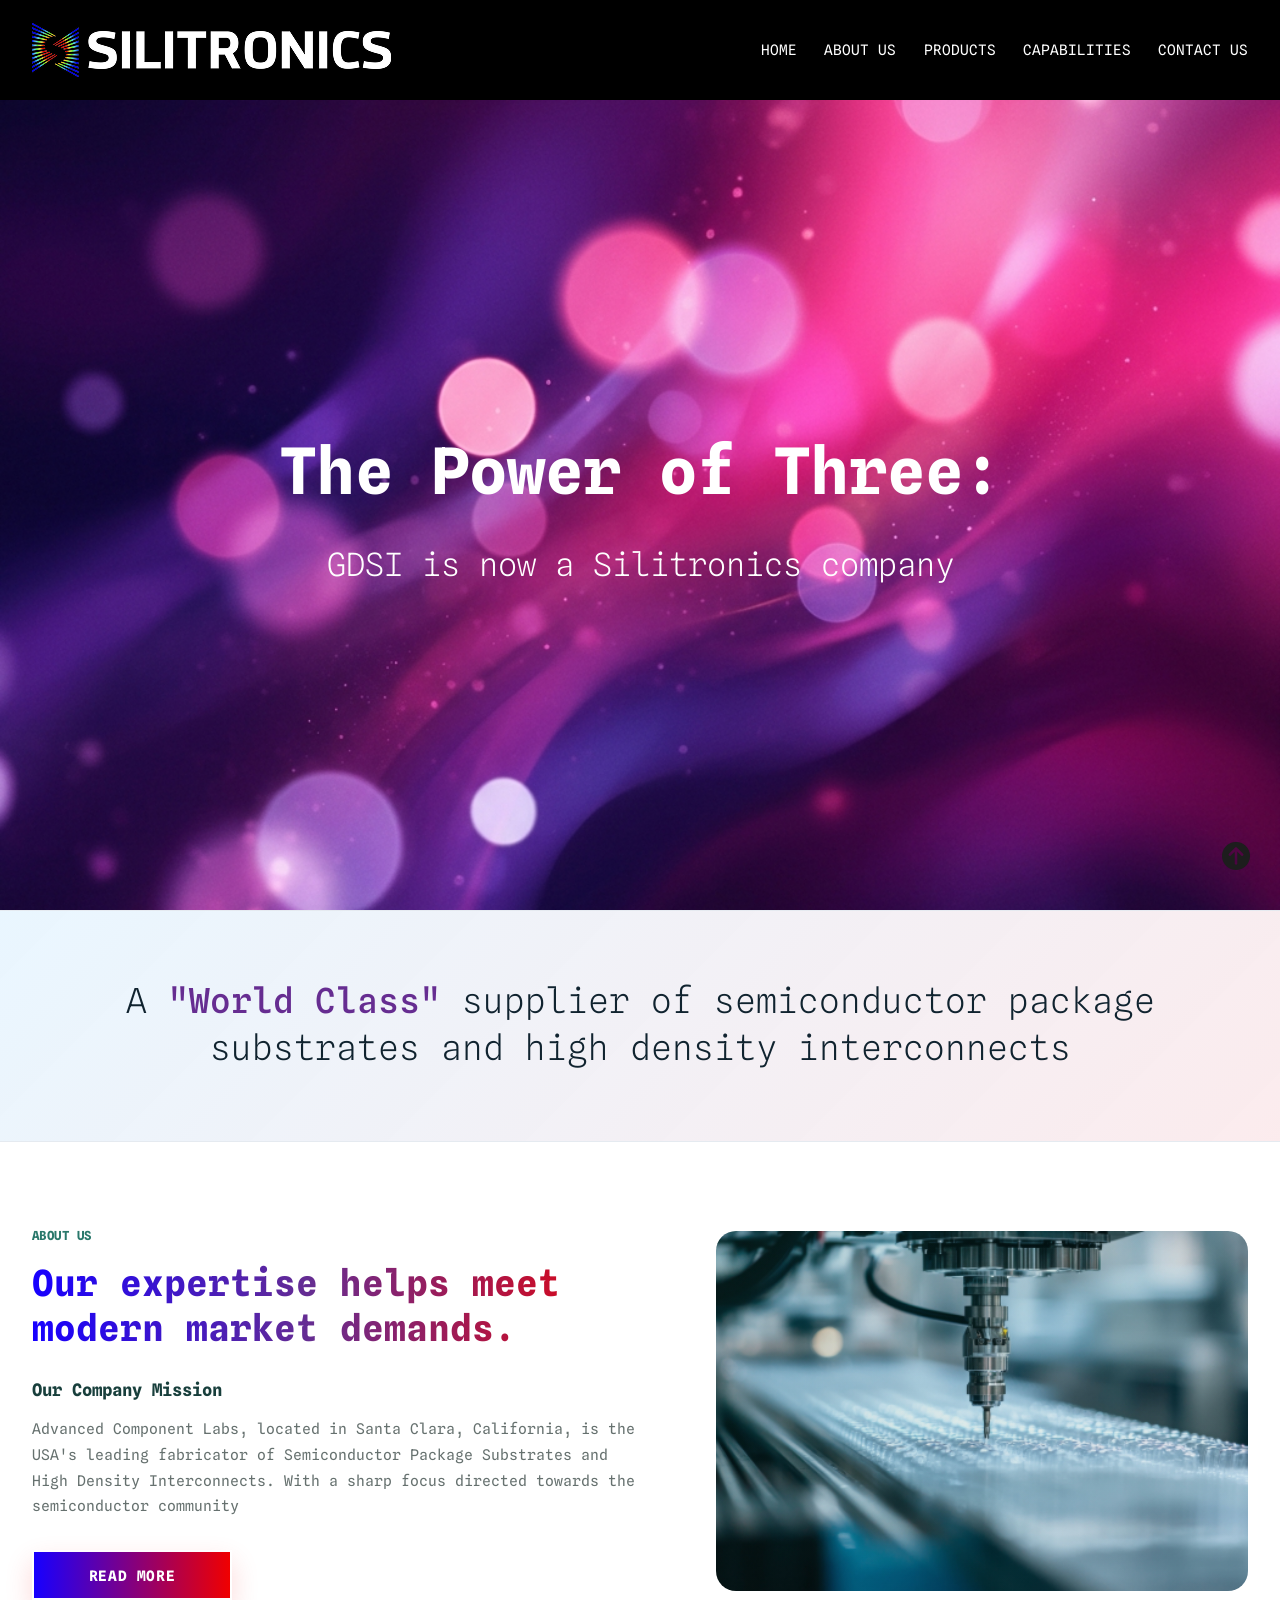
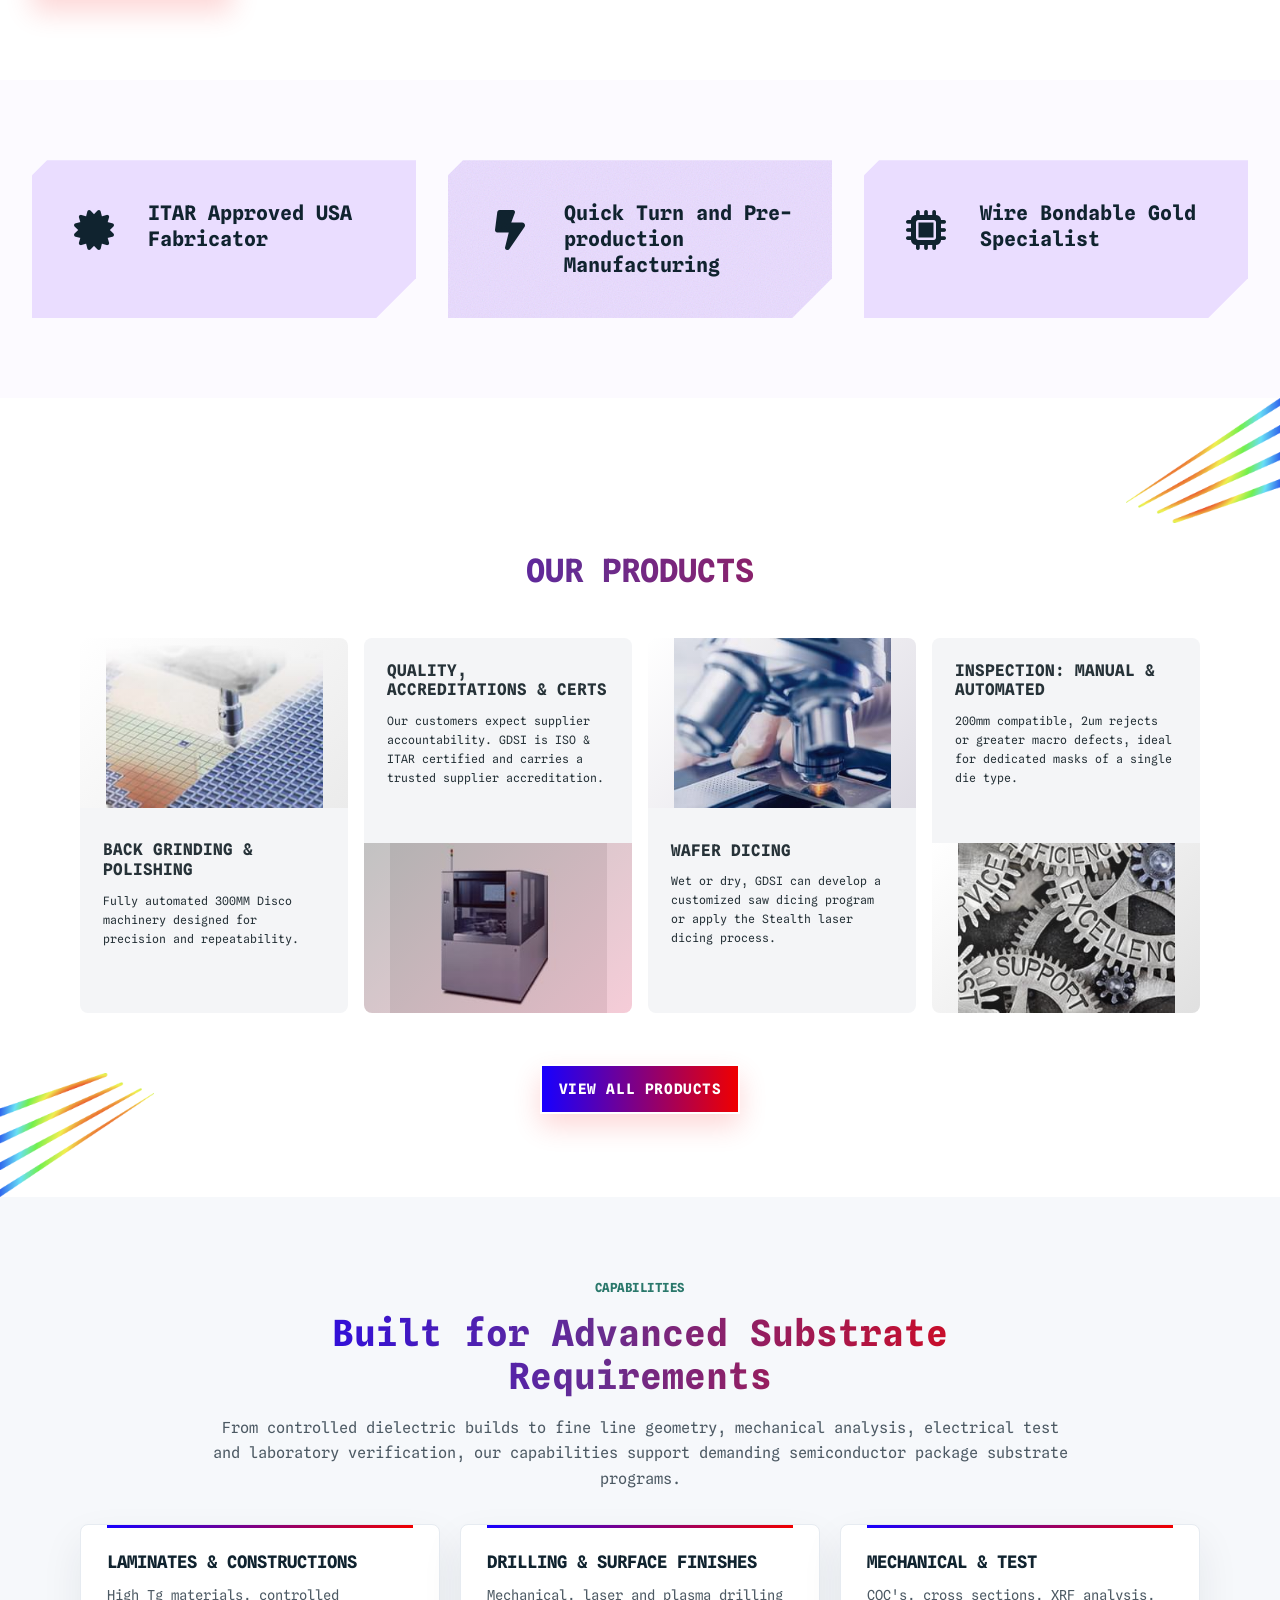
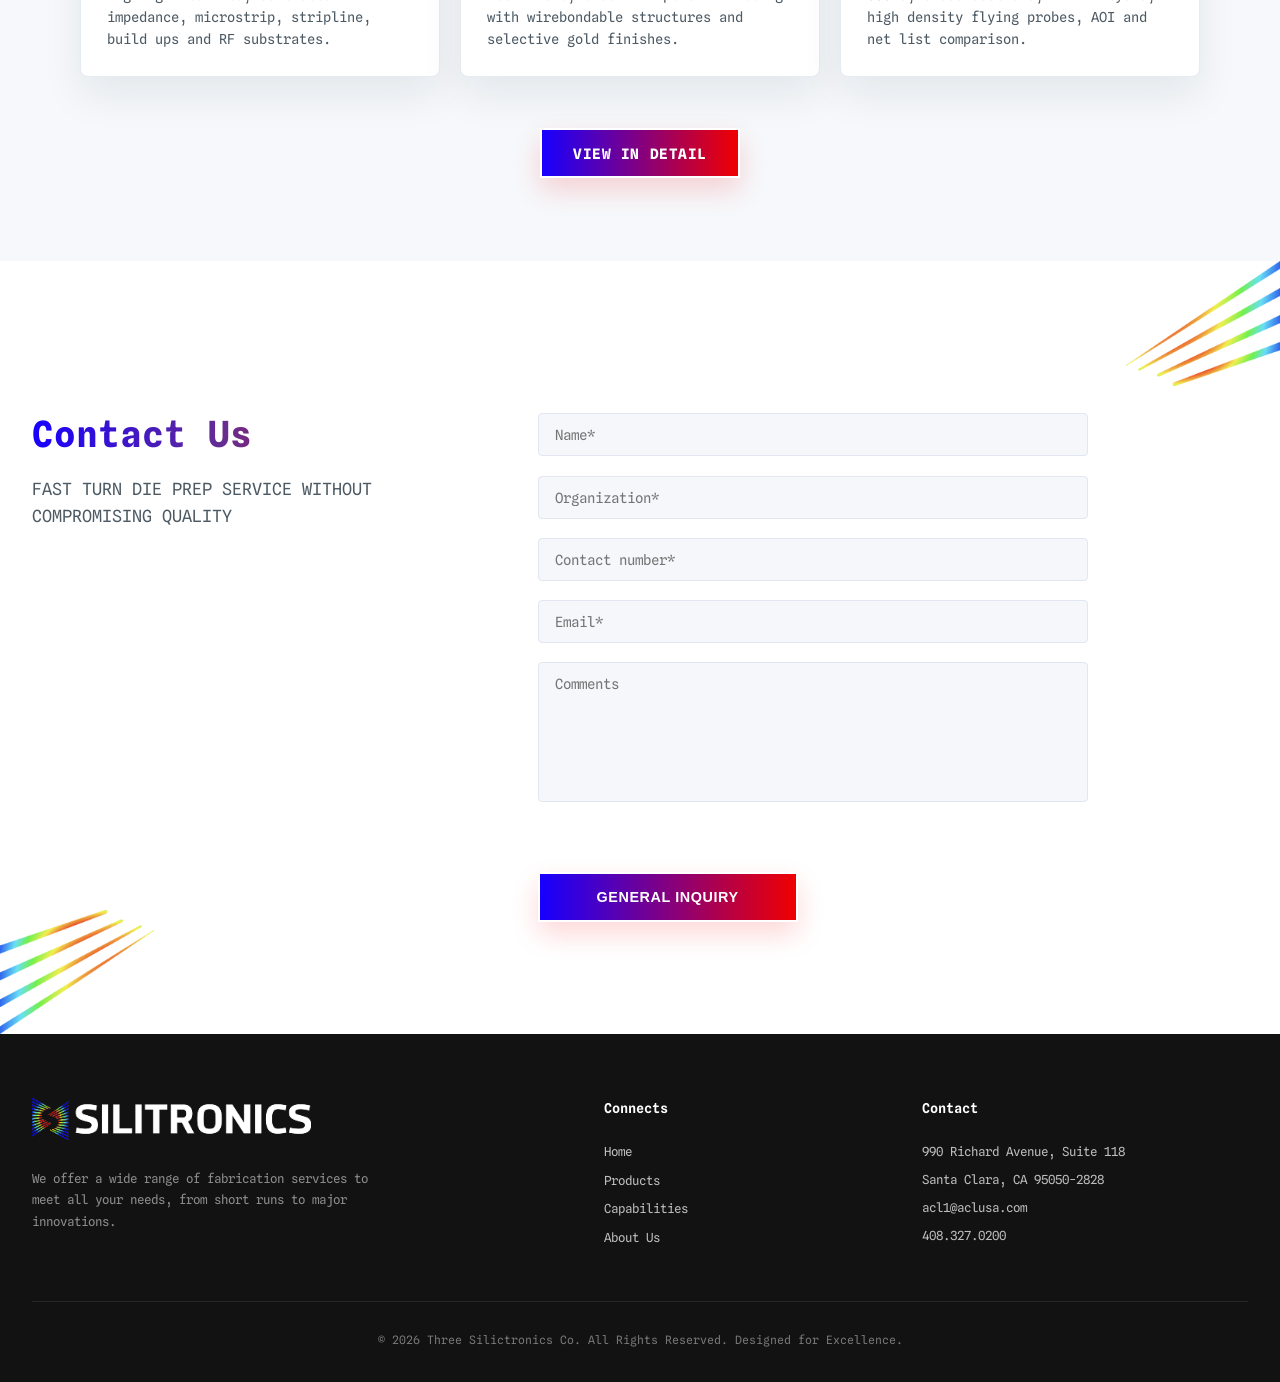
==== index.html @ 7309b667 "Initial commit: Static website for Silictronics" ====
<!DOCTYPE html>
<html lang="en">

<head>
    <meta charset="UTF-8">
    <meta name="viewport" content="width=device-width, initial-scale=1.0">
    <meta name="description"
        content="Three Silictronics - Professional Wafer Dicing, Grinding, and Die Prep Services. High precision semiconductor solutions.">
    <title>Three Silictronics | Wafer Dicing & Grinding Services</title>
    <link rel="stylesheet" href="https://cdnjs.cloudflare.com/ajax/libs/font-awesome/6.5.2/css/all.min.css">
    <link rel="stylesheet" href="assets/css/style.css">
</head>

<body>
    <header>
        <div class="container-fluid">
            <nav>
                <div class="logo">
                    <a href="index.html">
                        <img src="assets/images/lab_logo.png" alt="Three Silictronics Logo">
                    </a>
                </div>
                <ul class="nav-links">
                    <li><a href="index.html#home">HOME</a></li>
                    <li><a href="aboutus.html">ABOUT US</a></li>
                    <li><a href="products.html">PRODUCTS</a></li>
                    <li><a href="capabilities.html">CAPABILITIES</a></li>
                    <li><a href="contactus.html">CONTACT US</a></li>
                </ul>

            </nav>
        </div>
    </header>

    <section class="announcement-banner">
        <div class="container">
            <h2>The Power of Three:</h2>
            <p>GDSI is now a Silitronics company</p>
        </div>
    </section>

    <section class="header-tagline" aria-label="Company tagline">
        <div class="container">
            <p>
                A <span>"World Class"</span> supplier of semiconductor package substrates and
                high density interconnects
            </p>
        </div>
    </section>

    <section id="about" class="about-mission">
        <div class="container">
            <div class="about-mission-grid">
                <div class="about-mission-content">
                    <span class="section-kicker">About Us</span>
                    <h2>
                        <span>Our expertise helps meet </span>
                        <span>modern market demands.</span>
                    </h2>
                    <h3>Our Company Mission</h3>
                    <p>
                        Advanced Component Labs, located in Santa Clara, California, is the USA's
                        leading fabricator of Semiconductor Package Substrates and High Density
                        Interconnects. With a sharp focus directed towards the semiconductor
                        community
                    </p>
                    <a class="btn-gradient" href="aboutus.html">Read More</a>
                </div>
                <div class="about-mission-visual" aria-hidden="true">
                    <div class="mission-photo"></div>
                </div>
            </div>
        </div>
    </section>


    <section class="highlights">
        <div class="container">
            <div class="highlights-grid">
                <div class="highlight-card">
                    <div class="highlight-icon">
                        <i class="fa-solid fa-certificate"></i>
                    </div>
                    <div class="highlight-info">
                        <h3>ITAR Approved USA Fabricator</h3>
                    </div>
                </div>
                <div class="highlight-card">
                    <div class="highlight-icon">
                        <i class="fa-solid fa-bolt-lightning"></i>
                    </div>
                    <div class="highlight-info">
                        <h3>Quick Turn and Pre-production Manufacturing</h3>
                    </div>
                </div>
                <div class="highlight-card">
                    <div class="highlight-icon">
                        <i class="fa-solid fa-microchip"></i>
                    </div>
                    <div class="highlight-info">
                        <h3>Wire Bondable Gold Specialist</h3>
                    </div>
                </div>
            </div>
        </div>
    </section>

    <section id="products" class="products">
        <div class="container">
            <h2 class="products-title">Our Products</h2>
            <div class="left-art-img"><img src="./assets/images/rainbow-style-art-left.png" alt=""></div>
            <div class="products-slider products-static-grid">
                <button class="slider-arrow slider-arrow-left" type="button" data-products-prev
                    aria-label="Previous products">
                    &#8249;
                </button>

                <div class="products-viewport">
                    <div class="products-track">
                        <div class="products-slide">
                            <article class="product-card">
                                <div class="product-card-image visual-machine"></div>
                                <div class="product-card-copy">
                                    <h3>Back Grinding &amp; Polishing</h3>
                                    <p>Fully automated 300MM Disco machinery designed for precision and repeatability.
                                    </p>
                                    <a href="#contact">Learn More</a>
                                </div>
                            </article>
                            <article class="product-card">
                                <div class="product-card-copy">
                                    <h3>Quality, Accreditations &amp; Certs</h3>
                                    <p>Our customers expect supplier accountability. GDSI is ISO &amp; ITAR certified
                                        and carries a trusted supplier accreditation.</p>
                                    <a href="#contact">Learn More</a>
                                </div>
                                <div class="product-card-image visual-quality"></div>
                            </article>
                            <article class="product-card">
                                <div class="product-card-image visual-microscope"></div>
                                <div class="product-card-copy">
                                    <h3>Wafer Dicing</h3>
                                    <p>Wet or dry, GDSI can develop a customized saw dicing program or apply the Stealth
                                        laser dicing process.</p>
                                    <a href="#contact">Learn More</a>
                                </div>
                            </article>
                            <article class="product-card">
                                <div class="product-card-copy">
                                    <h3>Inspection: Manual &amp; Automated</h3>
                                    <p>200mm compatible, 2um rejects or greater macro defects, ideal for dedicated masks
                                        of a single die type.</p>
                                    <a href="#contact">Learn More</a>
                                </div>
                                <div class="product-card-image visual-cleanroom"></div>
                            </article>
                        </div>

                        <div class="products-slide">
                            <article class="product-card">
                                <div class="product-card-image visual-quality"></div>
                                <div class="product-card-copy">
                                    <h3>Pick &amp; Place</h3>
                                    <p>Safe chip extraction for multiproduct wafer layouts with trace requirements, test
                                        maps or simple builds.</p>
                                    <a href="#contact">Learn More</a>
                                </div>
                            </article>
                            <article class="product-card">
                                <div class="product-card-image visual-cleanroom"></div>
                                <div class="product-card-copy">
                                    <h3>Die Prep Services</h3>
                                    <p>Focused support for prototype, niche and short-run requirements where tighter
                                        controls matter.</p>
                                    <a href="#contact">Learn More</a>
                                </div>
                            </article>
                            <article class="product-card">
                                <div class="product-card-image visual-machine"></div>
                                <div class="product-card-copy">
                                    <h3>Wafer Thinning</h3>
                                    <p>Repeatable wafer thinning programs for demanding semiconductor package substrate
                                        workflows.</p>
                                    <a href="#contact">Learn More</a>
                                </div>
                            </article>
                            <article class="product-card">
                                <div class="product-card-image visual-microscope"></div>
                                <div class="product-card-copy">
                                    <h3>High Density Interconnects</h3>
                                    <p>Process support for advanced interconnect and packaging applications requiring
                                        careful handling.</p>
                                    <a href="#contact">Learn More</a>
                                </div>
                            </article>
                        </div>
                    </div>
                </div>

                <button class="slider-arrow slider-arrow-right" type="button" data-products-next
                    aria-label="Next products">
                    &#8250;
                </button>
            </div>
            <div class="products-cta">
                <a class="btn-gradient" href="products.html">View All Products</a>
            </div>
            <div class="right-art-img"><img src="./assets/images/rainbow-style-art-right.png" alt=""></div>
        </div>
    </section>

    <section id="capabilities-summary" class="capabilities-summary">
        <div class="container">
            <span class="section-kicker">Capabilities</span>
            <h2>Built for Advanced Substrate Requirements</h2>
            <p class="capabilities-summary-intro">
                From controlled dielectric builds to fine line geometry, mechanical analysis, electrical test and
                laboratory verification, our capabilities support demanding semiconductor package substrate programs.
            </p>

            <div class="capabilities-summary-grid">
                <article class="capabilities-summary-card">
                    <h3>Laminates &amp; Constructions</h3>
                    <p>High Tg materials, controlled impedance, microstrip, stripline, build ups and RF substrates.</p>
                </article>
                <article class="capabilities-summary-card">
                    <h3>Drilling &amp; Surface Finishes</h3>
                    <p>Mechanical, laser and plasma drilling with wirebondable structures and selective gold finishes.
                    </p>
                </article>
                <article class="capabilities-summary-card">
                    <h3>Mechanical &amp; Test</h3>
                    <p>COC's, cross sections, XRF analysis, high density flying probes, AOI and net list comparison.</p>
                </article>
            </div>

            <div class="capabilities-summary-cta">
                <a class="btn-gradient" href="capabilities.html">View in Detail</a>
            </div>
        </div>
    </section>

    <section id="contactus" class="contactus">
        <div class="left-art-img"><img src="./assets/images/rainbow-style-art-left.png" alt=""></div>
        <div class="right-art-img"><img src="./assets/images/rainbow-style-art-right.png" alt=""></div>
        <div class="container">
            <div class="contact-flex">
                <div class="contact-header">
                    <h2 class="contact-title">Contact Us</h2>
                    <p class="contact-description">FAST TURN DIE PREP SERVICE WITHOUT COMPROMISING QUALITY</p>
                </div>
                <div class="contact-form-wrapper">
                    <form class="contact-form">
                        <div class="form-group">
                            <input type="text" id="name" name="name" placeholder="Name*" required>
                        </div>
                        <div class="form-group">
                            <input type="text" id="organization" name="organization" placeholder="Organization*"
                                required>
                        </div>
                        <div class="form-group">
                            <input type="tel" id="phone" name="phone" placeholder="Contact number*" required>
                        </div>
                        <div class="form-group">
                            <input type="email" id="email" name="email" placeholder="Email*" required>
                        </div>
                        <div class="form-group">
                            <textarea id="message" name="message" placeholder="Comments" required></textarea>
                        </div>
                        <div class="form-cta">
                            <button type="submit" class="btn-gradient">General Inquiry</button>
                        </div>
                    </form>
                </div>
            </div>
        </div>
    </section>

    <footer>
        <div class="container">
            <div class="footer-content">
                <div class="footer-brand">
                    <a class="footer-logo" href="index.html">
                        <img src="assets/images/lab_logo.png" alt="Three Silictronics Logo">
                    </a>
                    <p>We offer a wide range of fabrication services to meet all your needs, from short runs to major
                        innovations.</p>

                </div>
                <div class="footer-links">
                    <h4>Connects</h4>
                    <a href="index.html#home">Home</a>
                    <a href="products.html">Products</a>
                    <a href="capabilities.html">Capabilities</a>
                    <a href="aboutus.html">About Us</a>
                </div>
                <div class="footer-contact">
                    <h4>Contact</h4>
                    <p>990 Richard Avenue, Suite 118</p>
                    <p>Santa Clara, CA 95050-2828</p>
                    <p><a href="mailto:acl1@aclusa.com">acl1@aclusa.com</a></p>
                    <p>408.327.0200</p>
                </div>
            </div>
            <div class="copyright">
                &copy; 2026 Three Silictronics Co. All Rights Reserved. Designed for Excellence.
            </div>
        </div>
    </footer>
    <a class="back-to-top" href="#top" aria-label="Back to top"><i class="fa-solid fa-circle-arrow-up"></i></a>
</body>

</html>
---- assets/css/style.css ----
@import url('https://fonts.googleapis.com/css2?family=Spline+Sans+Mono:wght@300;400;500;600;700&display=swap');

:root {
    --primary-color: #662d91;
    --secondary-color: #d0021b;
    --bg-light: #f1eef6;
    --text-dark: #333333;
    --text-light: #666666;
    --white: #ffffff;
    --black: #000000;
    --font-family: 'Spline Sans Mono', sans-serif;
    --transition: all 0.3s ease;
}

* {
    margin: 0;
    padding: 0;
    box-sizing: border-box;
}

body {
    font-family: var(--font-family);
    color: var(--text-dark);
    line-height: 1.6;
    background-color: var(--white);
    overflow-x: hidden;
}

html {
    scroll-behavior: smooth;
}

/* Header */
header {
    background-color: var(--black);
    position: fixed;
    width: 100%;
    height: 100px;
    top: 0;
    left: 0;
    z-index: 1000;
    display: flex;
    align-items: center;
}

.container {
    width: calc(100% - 180px);
    max-width: 1740px;
    margin: 0 auto;
    padding: 0;
}

.container-fluid {
    width: calc(100% - 180px);
    max-width: 1740px;
    margin: 0 auto;
    padding: 0;
    height: 100%;
}

@media (max-width: 1920px) {
    .container {
        max-width: 1740px;
    }
}

@media (max-width: 1600px) {
    .container {
        max-width: 1420px;
    }
}

@media (max-width: 1440px) {
    .container {
        max-width: 1260px;
    }

    .nav-links {
        gap: 1.6rem;
    }

    .nav-links a {
        font-size: 0.85rem;
    }

    .announcement-banner {
        padding-top: 0;
    }

    .header-tagline p {
        font-size: 2rem;
    }
}

@media (max-width: 1366px) {
    .container {
        max-width: 1186px;
    }
}

@media (max-width: 1280px) {

    .container,
    .container-fluid {
        width: calc(100% - 64px);
        max-width: none;
    }
}

@media (max-width: 1080px) {
    .container {
        max-width: 950px;
    }
}

nav {
    display: flex;
    justify-content: space-between;
    align-items: center;
    width: 100%;
    height: 100%;
}

.logo img {
    display: block;
    height: 54px;
    width: auto;
}

.nav-links {
    display: flex;
    gap: 1.7rem;
    list-style: none;
    align-items: center;
}

.nav-links a {
    display: inline-flex;
    align-items: center;
    text-decoration: none;
    color: var(--white);
    font-weight: 400;
    font-size: 0.9rem;
    text-transform: uppercase;
    transition: var(--transition);
    line-height: 1;
    white-space: nowrap;
}

.nav-links a:hover {
    color: #4db8ff;
}

/* Header Tagline */
.header-tagline {
    background:
        linear-gradient(135deg, rgba(77, 184, 255, 0.12), rgba(208, 2, 27, 0.08)),
        var(--white);
    border-top: 1px solid #e5eaf0;
    border-bottom: 1px solid #e5eaf0;
    color: #10232f;
    padding: 4.2rem 0 4.4rem;
    text-align: center;
}

.header-tagline p {
    max-width: 1100px;
    margin: 0 auto;
    font-size: 2.15rem;
    font-weight: 300;
    line-height: 1.35;
}

.header-tagline span {
    color: var(--primary-color);
    font-weight: 500;
}

/* About Mission */
.about-mission {
    background: var(--white);
    padding: 5rem 0;
}

.about-mission-grid {
    display: grid;
    grid-template-columns: minmax(620px, 0.95fr) minmax(360px, 1fr);
    gap: 4rem;
    align-items: center;
}

.section-kicker {
    display: inline-block;
    color: #2a786b;
    font-size: 0.78rem;
    font-weight: 700;
    letter-spacing: 0.04em;
    margin-bottom: 0.9rem;
    text-transform: uppercase;
}

.about-mission h2 {
    background: linear-gradient(90deg, #1700ff 0%, #662d91 45%, #f00000 100%);
    -webkit-background-clip: text;
    background-clip: text;
    color: transparent;
    font-size: 2.25rem;
    font-weight: 700;
    line-height: 1.25;
    max-width: 620px;
    margin-bottom: 1.6rem;
}

.about-mission h2 span {
    display: block;
    white-space: nowrap;
}

.about-mission h3 {
    color: #183f3c;
    font-size: 1.08rem;
    margin-bottom: 0.75rem;
}

.about-mission p {
    color: #66716f;
    font-size: 0.92rem;
    line-height: 1.75;
    max-width: 610px;
    margin-bottom: 0.75rem;
}

.btn-gradient {
    display: inline-flex;
    align-items: center;
    justify-content: center;
    min-width: 200px;
    min-height: 50px;
    margin-top: 1.2rem;
    border: 2px solid var(--white);
    background: linear-gradient(90deg, #1700ff 0%, #f00000 100%);
    color: var(--white);
    text-decoration: none;
    text-transform: uppercase;
    font-size: 0.9rem;
    font-weight: 700;
    letter-spacing: 0.04em;
    box-shadow: 0 12px 28px rgba(240, 0, 0, 0.16);
    transition: var(--transition);
}

.btn-gradient:hover {
    background: #ffffff;
    border: 2px solid;
    border-image: linear-gradient(90deg, #1700ff 0%, #f00000 100%) 1;
    background-image: linear-gradient(90deg, #1700ff 0%, #f00000 100%);
    -webkit-background-clip: text;
    background-clip: text;
    color: transparent;
    transform: translateY(-3px);
    box-shadow: none;
}



.about-mission-visual {
    min-height: 360px;
}

.mission-photo {
    width: 100%;
    min-height: 360px;
    border-radius: 20px;
    background:
        linear-gradient(135deg, rgba(18, 117, 108, 0.2), rgba(0, 0, 0, 0.05)),
        url('../images/about_us_img.jpg') center/cover no-repeat;
}



/* Announcement Banner */
.announcement-banner {
    background: url('../images/banner_bg.png') center/cover no-repeat;
    margin-top: 100px;
    height: 90vh;
    display: flex;
    flex-direction: column;
    justify-content: center;
    align-items: center;
    text-align: center;
    color: var(--white);
    padding-top: 0;
}

.announcement-banner h2 {
    font-size: 4rem;
    margin-bottom: 1rem;
    font-weight: 700;
}

.announcement-banner p {
    font-size: 2rem;
    font-weight: 300;
}

/* Products */
.products {
    background: var(--white);
    overflow: hidden;
    padding: 9.8rem 0 5.2rem;
    position: relative;
    scroll-margin-top: 110px;
}

.products-intro {
    color: #111827;
    font-size: 0.82rem;
    line-height: 1.5;
    margin: 0 auto 1.5rem;
    max-width: 760px;
    text-align: center;
}

.products-title {
    background: linear-gradient(90deg, #1700ff 0%, #662d91 45%, #f00000 100%);
    -webkit-background-clip: text;
    background-clip: text;
    color: transparent;
    font-size: 2rem;
    font-weight: 700;
    line-height: 1;
    margin-bottom: 3.2rem;
    text-align: center;
    text-transform: uppercase;
}

.left-art-img,
.right-art-img {
    position: absolute;
    pointer-events: none;
    z-index: 0;
}

.left-art-img {
    left: 0;
    bottom: 0;
}

.right-art-img {
    top: 0;
    right: 0;
}

.left-art-img img,
.right-art-img img {
    display: block;
    max-width: 180px;
    width: 12vw;
}

.products-slider {
    margin: 0 auto;
    max-width: 1120px;
    position: relative;
    z-index: 1;
}

.products-viewport {
    background: var(--white);
    overflow: hidden;
}

.products-track {
    display: flex;
    transition: transform 0.45s ease;
}

.products-static-grid .products-track {
    display: block;
}

.products-static-grid .products-slide:nth-child(n + 2),
.products-static-grid .slider-arrow {
    display: none;
}

.products-slide {
    background: var(--white);
    display: grid;
    flex: 0 0 100%;
    grid-template-columns: repeat(4, minmax(0, 1fr));
    gap: 1rem;
}

.products-cta {
    margin-top: 2rem;
    position: relative;
    text-align: center;
    z-index: 1;
}

/* Home Capabilities Summary */
.capabilities-summary {
    background: #f6f8fb;
    padding: 4.8rem 0 5.2rem;
    text-align: center;
}

.capabilities-summary h2 {
    background: linear-gradient(90deg, #1700ff 0%, #662d91 45%, #f00000 100%);
    -webkit-background-clip: text;
    background-clip: text;
    color: transparent;
    font-size: 2.25rem;
    font-weight: 700;
    line-height: 1.2;
    margin: 0 auto 1rem;
    max-width: 900px;
}

.capabilities-summary-intro {
    color: #4d5a64;
    font-size: 0.95rem;
    line-height: 1.7;
    margin: 0 auto 2rem;
    max-width: 860px;
}

.capabilities-summary-grid {
    display: grid;
    grid-template-columns: repeat(3, minmax(0, 1fr));
    gap: 1.25rem;
    margin: 0 auto;
    max-width: 1120px;
    text-align: left;
}

.capabilities-summary-card {
    background: var(--white);
    border: 1px solid #e6ebf1;
    border-radius: 8px;
    box-shadow: 0 18px 42px rgba(16, 35, 47, 0.08);
    padding: 1.6rem;
    position: relative;
}

.capabilities-summary-card::before {
    background: linear-gradient(90deg, #1700ff, #f00000);
    content: "";
    height: 3px;
    left: 1.6rem;
    position: absolute;
    right: 1.6rem;
    top: 0;
}

.capabilities-summary-card h3 {
    color: #10232f;
    font-size: 1.08rem;
    line-height: 1.3;
    margin-bottom: 0.7rem;
    text-transform: uppercase;
}

.capabilities-summary-card p {
    color: #4d5a64;
    font-size: 0.86rem;
    line-height: 1.6;
    margin: 0;
}

.capabilities-summary-cta {
    margin-top: 2rem;
}

.product-card {
    background: var(--white);
    border-radius: 8px;
    color: #263238;
    cursor: pointer;
    display: flex;
    flex-direction: column;
    min-width: 0;
    overflow: hidden;
    transition: var(--transition);
}

.product-card-copy {
    background: #f4f5f7;
    display: flex;
    flex-direction: column;
    flex: 1;
    justify-content: center;
    min-height: 184px;
    padding: 1.4rem 1.45rem;
    transition: var(--transition);
}

.product-card h3 {
    color: inherit;
    font-size: 1rem;
    font-weight: 700;
    line-height: 1.24;
    margin-bottom: 0.75rem;
    text-transform: uppercase;
}

.product-card p {
    color: inherit;
    font-size: 0.72rem;
    line-height: 1.65;
    margin: 0;
}

.product-card a {
    color: inherit;
    display: inline-flex;
    font-size: 0.7rem;
    font-weight: 700;
    height: 1rem;
    margin-top: 1rem;
    opacity: 0;
    pointer-events: none;
    text-decoration: none;
    text-transform: uppercase;
    visibility: hidden;
}

.product-card a::after {
    content: "›";
    margin-left: 0.35rem;
}

.product-card:hover .product-card-copy {
    background: #d0023b;
    color: var(--white);
}

.product-card:hover a {
    opacity: 1;
    pointer-events: auto;
    visibility: visible;
}

.product-card-image {
    background-color: #f4f5f7;
    flex: 0 0 170px;
    background-position: center;
    background-size: contain;
    position: relative;
}

.product-card-image::after {
    content: "";
    inset: 0;
    opacity: 0;
    position: absolute;
    transition: var(--transition);
}

.product-card:hover .product-card-image::after {
    background: linear-gradient(135deg, rgba(0, 67, 255, 0.34), rgba(0, 180, 255, 0.14));
    opacity: 1;
}

.visual-machine {
    background:
        linear-gradient(135deg, rgba(255, 255, 255, 0.34), rgba(0, 0, 0, 0.08)),
        url('../images/card_one.jpg') center / contain no-repeat;
}

.visual-microscope {
    background:
        linear-gradient(135deg, rgba(255, 255, 255, 0.08), rgba(17, 0, 60, 0.14)),
        url('../images/card_two.jpg') center / contain no-repeat;
}

.visual-quality {
    background:
        linear-gradient(135deg, rgba(0, 0, 0, 0.24), rgba(208, 2, 59, 0.2)),
        url('../images/card_three.jpg') center / contain no-repeat;
}

.visual-cleanroom {
    background:
        linear-gradient(135deg, rgba(255, 255, 255, 0.18), rgba(0, 0, 0, 0.12)),
        url('../images/card_four.jpg') center / contain no-repeat;
}

.slider-arrow {
    align-items: center;
    background: var(--white);
    border: 0;
    border-radius: 50%;
    box-shadow: 0 16px 36px rgba(0, 0, 0, 0.14);
    color: #0d66c2;
    cursor: pointer;
    display: inline-flex;
    font-size: 2rem;
    height: 42px;
    justify-content: center;
    line-height: 1;
    position: absolute;
    top: 50%;
    transform: translateY(-50%);
    transition: var(--transition);
    width: 42px;
    z-index: 2;
}

.slider-arrow:hover {
    background: #0d66c2;
    color: var(--white);
}

.slider-arrow-left {
    left: -58px;
}

.slider-arrow-right {
    right: -58px;
}

/* Capabilities Page */
.capabilities-page {
    background: #f6f8fb;
    color: #10232f;
    min-height: 100vh;
    padding-top: 100px;
}

.capabilities-hero {
    background:
        linear-gradient(135deg, rgba(77, 184, 255, 0.12), rgba(208, 2, 27, 0.08)),
        var(--white);
    border-bottom: 1px solid #e5eaf0;
    padding: 4.4rem 0 3rem;
    text-align: center;
}

.capabilities-hero .section-kicker {
    color: var(--secondary-color);
}

.capabilities-hero h1 {
    color: #10232f;
    font-size: 2.55rem;
    font-weight: 300;
    line-height: 1.25;
    margin: 0 auto;
    max-width: 900px;
}

.capabilities-content {
    padding: 4.2rem 0 5rem;
}

.capabilities-grid {
    display: grid;
    grid-template-columns: repeat(3, minmax(0, 1fr));
    gap: 1.4rem;
    max-width: 1240px;
    margin: 0 auto;
}

.capabilities-column {
    display: contents;
}

.capability-group {
    background: var(--white);
    border: 1px solid #e6ebf1;
    border-radius: 8px;
    box-shadow: 0 18px 42px rgba(16, 35, 47, 0.08);
    margin-bottom: 0;
    min-height: 100%;
    padding: 1.6rem 1.5rem 1.7rem;
    position: relative;
}

.capability-group::before {
    background: linear-gradient(90deg, #1700ff, #f00000);
    content: "";
    height: 3px;
    left: 1.5rem;
    position: absolute;
    right: 1.5rem;
    top: 0;
}

.capability-group h2 {
    color: #10232f;
    font-size: 1.1rem;
    font-weight: 700;
    line-height: 1.2;
    margin-bottom: 0.9rem;
    text-transform: uppercase;
}

.capability-group ul {
    list-style: none;
    margin: 0;
}

.capability-group li {
    color: #4d5a64;
    font-size: 0.82rem;
    font-weight: 500;
    line-height: 1.48;
    margin-bottom: 0.45rem;
    padding-left: 1.05rem;
    position: relative;
}

.capability-group li::before {
    background: #4db8ff;
    border-radius: 50%;
    content: "";
    height: 5px;
    left: 0;
    position: absolute;
    top: 0.55em;
    width: 5px;
}

.capability-group a {
    color: var(--primary-color);
    text-decoration: underline;
}

/* Contact Page */
.contact-page {
    background: #f6f8fb;
    color: #10232f;
    min-height: 100vh;
    padding-top: 100px;
}

.contact-hero {
    background:
        linear-gradient(135deg, rgba(77, 184, 255, 0.12), rgba(208, 2, 27, 0.08)),
        var(--white);
    border-bottom: 1px solid #e5eaf0;
    padding: 4.4rem 0 3rem;
    text-align: center;
}

.contact-hero .section-kicker {
    color: var(--secondary-color);
}

.contact-hero h1 {
    color: #10232f;
    font-size: 2.55rem;
    font-weight: 300;
    line-height: 1.25;
    margin: 0 auto 1rem;
}

.contact-hero p {
    color: #4d5a64;
    font-size: 0.95rem;
    line-height: 1.6;
    margin: 0 auto;
    max-width: 700px;
}

.contact-directory {
    padding: 4.6rem 0 5.2rem;
}

.contact-directory-grid {
    display: grid;
    grid-template-columns: repeat(3, minmax(0, 1fr));
    gap: 1.25rem;
    max-width: 1180px;
    margin: 0 auto;
}

.contact-card {
    background:
        linear-gradient(145deg, rgba(77, 184, 255, 0.06), transparent 42%),
        var(--white);
    border: 1px solid #e6ebf1;
    border-radius: 8px;
    box-shadow: 0 18px 42px rgba(16, 35, 47, 0.08);
    display: flex;
    gap: 1.05rem;
    min-height: 190px;
    overflow: hidden;
    padding: 1.55rem;
    position: relative;
    transition: var(--transition);
}

.contact-card::before {
    background: linear-gradient(90deg, #1700ff, #f00000);
    content: "";
    height: 3px;
    left: 1.55rem;
    position: absolute;
    right: 1.55rem;
    top: 0;
}

.contact-card::after {
    background: rgba(208, 2, 27, 0.08);
    border-radius: 50%;
    content: "";
    height: 120px;
    position: absolute;
    right: -56px;
    top: -56px;
    width: 120px;
}

.contact-card:hover {
    border-color: rgba(77, 184, 255, 0.45);
    box-shadow: 0 22px 52px rgba(16, 35, 47, 0.12);
    transform: translateY(-4px);
}

.contact-card-wide {
    grid-column: span 2;
}

.contact-card-icon {
    align-items: center;
    background: linear-gradient(135deg, #1700ff, #f00000);
    border-radius: 8px;
    color: var(--white);
    display: inline-flex;
    flex: 0 0 46px;
    font-size: 1.05rem;
    font-weight: 700;
    height: 46px;
    justify-content: center;
    line-height: 1;
    margin-top: 0.1rem;
    position: relative;
    z-index: 1;
}

.contact-card-label {
    color: var(--secondary-color);
    display: block;
    font-size: 0.78rem;
    font-weight: 700;
    letter-spacing: 0.04em;
    margin-bottom: 0.65rem;
    position: relative;
    text-transform: uppercase;
    z-index: 1;
}

.contact-card h2 {
    color: #10232f;
    font-size: 1.15rem;
    font-weight: 700;
    line-height: 1.25;
    margin-bottom: 0.55rem;
    position: relative;
    z-index: 1;
}

.contact-card p {
    color: #4d5a64;
    font-size: 0.88rem;
    font-weight: 500;
    line-height: 1.55;
    margin: 0 0 0.25rem;
    overflow-wrap: anywhere;
    position: relative;
    z-index: 1;
}

.contact-card a {
    color: var(--primary-color);
    text-decoration: underline;
}

/* About Page */
.about-page {
    background: #f6f8fb;
    color: #10232f;
    min-height: 100vh;
    padding-top: 100px;
}

.about-page-hero {
    background:
        linear-gradient(135deg, rgba(77, 184, 255, 0.12), rgba(208, 2, 27, 0.08)),
        var(--white);
    border-bottom: 1px solid #e5eaf0;
    padding: 4.4rem 0 3rem;
    text-align: center;
}

.about-page-hero .section-kicker {
    color: var(--secondary-color);
}

.about-page-hero h1 {
    color: #10232f;
    font-size: 2.55rem;
    font-weight: 300;
    line-height: 1.25;
    margin: 0 auto;
    max-width: 980px;
}

.about-story {
    padding: 4.8rem 0 5.2rem;
}

.about-story-grid {
    display: grid;
    grid-template-columns: minmax(0, 1.35fr) minmax(320px, 0.65fr);
    gap: 2rem;
    max-width: 1180px;
    margin: 0 auto;
    align-items: start;
}

.about-story-content {
    background: var(--white);
    border: 1px solid #e6ebf1;
    border-radius: 8px;
    box-shadow: 0 18px 42px rgba(16, 35, 47, 0.08);
    padding: 2.2rem;
    position: relative;
}

.about-story-content::before {
    background: linear-gradient(90deg, #1700ff, #f00000);
    content: "";
    height: 3px;
    left: 2.2rem;
    position: absolute;
    right: 2.2rem;
    top: 0;
}

.about-story-content p {
    color: #31414a;
    font-size: 1rem;
    font-weight: 400;
    line-height: 1.55;
    margin-bottom: 1.35rem;
}

.about-story-content p:last-child {
    margin-bottom: 0;
}

.about-highlight {
    background: #050505;
    border-left: 4px solid #ffff00;
    color: #ffff00 !important;
    padding: 1rem 1.1rem;
}

.about-story-media {
    display: grid;
    gap: 1.5rem;
}

.about-media-card {
    background: var(--white);
    border: 1px solid #e6ebf1;
    border-radius: 8px;
    overflow: hidden;
    padding: 0.6rem;
}

.about-media-card img {
    aspect-ratio: 1.4;
    border-radius: 6px;
    display: block;
    object-fit: cover;
    width: 100%;
}

/* Products Page */
.products-page {
    background: #f6f8fb;
    color: #10232f;
    min-height: 100vh;
    padding-top: 100px;
}

.products-page-hero {
    background:
        linear-gradient(135deg, rgba(77, 184, 255, 0.12), rgba(208, 2, 27, 0.08)),
        var(--white);
    border-bottom: 1px solid #e5eaf0;
    padding: 4.4rem 0 3rem;
    text-align: center;
}

.products-page-hero .section-kicker {
    color: var(--secondary-color);
}

.products-page-hero h1 {
    color: #10232f;
    font-size: 2.55rem;
    font-weight: 300;
    line-height: 1.25;
    margin: 0 auto 1rem;
}

.products-page-hero p {
    color: #4d5a64;
    font-size: 0.95rem;
    line-height: 1.65;
    margin: 0 auto;
    max-width: 760px;
}

.products-list-section {
    padding: 4.8rem 0 5.2rem;
}

.products-card-grid {
    display: grid;
    grid-template-columns: repeat(4, minmax(0, 1fr));
    gap: 1.25rem;
    max-width: 1180px;
    margin: 0 auto;
}

.product-list-card {
    --product-image-bg: url('../images/card_one.jpg') center/cover no-repeat;
    background: var(--white);
    border: 1px solid #e6ebf1;
    border-radius: 8px;
    box-shadow: 0 18px 42px rgba(16, 35, 47, 0.08);
    color: #10232f;
    display: flex;
    flex-direction: column;
    min-height: 360px;
    overflow: hidden;
    padding: 0;
    position: relative;
    transition: var(--transition);
}

.product-list-card::before {
    background:
        linear-gradient(135deg, rgba(23, 0, 255, 0.16), rgba(240, 0, 0, 0.08)),
        var(--product-image-bg);
    content: "";
    display: block;
    min-height: 190px;
    transition: var(--transition);
}

.product-list-card::after {
    content: none;
}

.product-list-card h2 {
    color: #10232f;
    font-size: 1.2rem;
    font-weight: 700;
    line-height: 1.18;
    margin: 1.25rem 1.25rem 0.85rem;
    min-height: 2.8em;
    position: relative;
    z-index: 1;
}

.product-card-arrow {
    display: none;
}

.product-card-action {
    align-items: center;
    background: linear-gradient(90deg, #1700ff, #f00000);
    border: 2px solid var(--white);
    border-radius: 0;
    color: var(--white);
    display: inline-flex;
    font-size: 0.86rem;
    font-weight: 700;
    justify-content: center;
    margin: auto 1.25rem 1.25rem;
    min-height: 46px;
    position: relative;
    text-decoration: none;
    text-transform: uppercase;
    transition: var(--transition);
    z-index: 1;
}

.product-list-card:hover {
    transform: translateY(-5px);
    box-shadow: 0 26px 56px rgba(16, 35, 47, 0.2);
}

.product-list-card:hover::before {
    filter: saturate(1.12) contrast(1.05);
    transform: scale(1.03);
}

.product-list-card:hover .product-card-action {
    background: linear-gradient(90deg, #1700ff, #f00000);
    color: var(--white);
}

.product-bg-two {
    --product-image-bg: url('../images/card_two.jpg') 65% 35% / cover no-repeat;
}

.product-bg-three {
    --product-image-bg: url('../images/card_three.jpg') 28% 60% / cover no-repeat;
}

.product-bg-four {
    --product-image-bg: url('../images/card_four.jpg') 82% 45% / cover no-repeat;
}

.products-support-card {
    background: var(--white);
    border: 1px solid #e6ebf1;
    border-radius: 8px;
    box-shadow: 0 18px 42px rgba(16, 35, 47, 0.08);
    margin: 2rem auto 0;
    max-width: 1180px;
    padding: 2rem;
    position: relative;
}

.products-support-card::before {
    background: linear-gradient(90deg, #1700ff, #f00000);
    content: "";
    height: 3px;
    left: 1.5rem;
    position: absolute;
    right: 1.5rem;
    top: 0;
}

.products-support-card .contact-card-label {
    color: var(--secondary-color);
}

.products-support-card h2 {
    color: #10232f;
    font-size: 1.45rem;
    font-weight: 500;
    line-height: 1.32;
    margin-bottom: 1rem;
}

.products-support-card p {
    color: #4d5a64;
    font-size: 0.9rem;
    line-height: 1.7;
    margin-bottom: 1.5rem;
}

/* Footer */
footer {
    background-color: #121212;
    color: var(--white);
    padding: 4rem 0 2rem;
}

.footer-content {
    display: grid;
    grid-template-columns: minmax(0, 1.4fr) minmax(180px, 0.7fr) minmax(240px, 0.9fr);
    gap: 4rem;
    align-items: start;
}

.footer-brand p {
    color: #8d8d8d;
    font-size: 0.78rem;
    line-height: 1.7;
    margin: 1.25rem 0 1.35rem;
    max-width: 360px;
}

.footer-logo {
    display: inline-flex;
    text-decoration: none;
}

.footer-logo img {
    display: block;
    height: 42px;
    width: auto;
}

.footer-socials {
    display: flex;
    gap: 0.7rem;
}

.footer-socials a {
    align-items: center;
    background: var(--white);
    border-radius: 50%;
    color: #121212;
    display: inline-flex;
    font-size: 0.78rem;
    height: 26px;
    justify-content: center;
    text-decoration: none;
    transition: var(--transition);
    width: 26px;
}

.footer-socials a:hover {
    background: var(--secondary-color);
    color: var(--white);
    transform: translateY(-2px);
}

.footer-links,
.footer-contact {
    display: flex;
    flex-direction: column;
    gap: 0.55rem;
}

.footer-links h4,
.footer-contact h4 {
    color: var(--white);
    font-size: 0.85rem;
    font-weight: 600;
    margin-bottom: 0.8rem;
}

.footer-links a,
.footer-contact a {
    color: #bdbdbd;
    font-size: 0.78rem;
    text-decoration: none;
    transition: var(--transition);
}

.footer-links a:hover,
.footer-contact a:hover {
    color: var(--white);
}

.footer-contact p {
    color: #bdbdbd;
    font-size: 0.78rem;
    line-height: 1.55;
    margin: 0;
}

.copyright {
    text-align: center;
    padding-top: 1.8rem;
    border-top: 1px solid #262626;
    margin-top: 3rem;
    color: #777;
    font-size: 0.72rem;
}

.back-to-top {
    align-items: center;
    background: transparent;
    border: 0;
    bottom: 28px;
    display: inline-flex;
    height: 32px;
    justify-content: center;
    position: fixed;
    right: 28px;
    transition: var(--transition);
    text-decoration: none;
    width: 32px;
    z-index: 1100;
}

.back-to-top i {
    color: #1d1d1d;
    font-size: 28px;
    line-height: 1;
}

.back-to-top:hover {
    transform: translateY(-3px);
}

.back-to-top:hover i {
    color: var(--secondary-color);
}

/* Home Page Contact Us Section */
.contactus {
    background: #ffffff;
    padding: 9.5rem 0 7rem;
    position: relative;
    overflow: hidden;
    text-align: center;
    scroll-margin-top: 100px;
}

.contactus .container {
    position: relative;
    z-index: 1;
}

.contact-flex {
    display: flex;
    align-items: flex-start;
    gap: 5rem;
    text-align: left;
}

.contact-header {
    flex: 0 0 35%;
}

.contact-form-wrapper {
    flex: 1;
    display: flex;
    justify-content: flex-start;
}

.contact-title {
    background: linear-gradient(90deg, #1700ff 0%, #662d91 45%, #f00000 100%);
    -webkit-background-clip: text;
    background-clip: text;
    color: transparent;
    font-size: 2.25rem;
    font-weight: 700;
    margin-top: 0;
    text-align: left;
    line-height: 1.2;
}

.contact-description {
    color: #4d5a64;
    font-size: 1.05rem;
    font-weight: 400;
    margin-top: 1.2rem;
    text-transform: none;
    text-align: left;
    line-height: 1.6;
}

.contact-form {
    width: 100%;
    max-width: 550px;
    display: flex;
    flex-direction: column;
    gap: 1.2rem;
}

.form-group {
    display: flex;
    flex-direction: column;
    text-align: left;
}

.form-group input,
.form-group textarea {
    background: #f5f7fa;
    border: 1px solid #e1e6f0;
    border-radius: 4px;
    padding: 0.75rem 1rem;
    font-family: var(--font-family);
    font-size: 0.88rem;
    width: 100%;
    transition: var(--transition);
    box-shadow: none;
}

.form-group input:focus,
.form-group textarea:focus {
    outline: none;
    border-color: #662d91;
    box-shadow: none;
}

.form-group textarea {
    height: 100%;
    min-height: 140px;
    resize: none;
}

.form-cta {
    margin-top: 2rem;
    text-align: left;
}

.contactus .btn-gradient {
    min-width: 260px;
}

@media (max-width: 1200px) {
    .contact-flex {
        gap: 3rem;
    }

    .contact-title {
        font-size: 1.8rem;
    }
}

@media (max-width: 991px) {
    .contact-flex {
        flex-direction: column;
        text-align: center;
        gap: 3.5rem;
    }

    .contact-header {
        flex: 0 0 100%;
    }

    .contact-title {
        text-align: center;
        margin-bottom: 0;
    }

    .form-group textarea {
        min-height: 150px;
    }

    .form-cta {
        text-align: center;
    }
}

/* Responsive */
@media (max-width: 1024px) {
    header {
        height: 88px;
    }

    .logo img {
        height: 42px;
    }

    .nav-links {
        gap: 1rem;
    }

    .nav-links a {
        font-size: 0.74rem;
    }

    .header-tagline {
        padding: 3rem 0;
    }

    .header-tagline p {
        font-size: 1.55rem;
    }

    .about-mission {
        padding: 4rem 0;
    }

    .about-mission-grid {
        grid-template-columns: 1fr;
        gap: 2.5rem;
    }

    .about-mission h2 {
        font-size: 2.15rem;
    }

    .announcement-banner {
        margin-top: 88px;
        padding-top: 0;
    }

    .capabilities-page {
        padding-top: 88px;
    }

    .contact-page {
        padding-top: 88px;
    }

    .about-page {
        padding-top: 88px;
    }

    .products-page {
        padding-top: 88px;
    }

    .capabilities-grid {
        grid-template-columns: repeat(2, minmax(0, 1fr));
        gap: 1rem;
    }

    .contact-directory-grid {
        grid-template-columns: repeat(2, minmax(0, 1fr));
        gap: 1rem;
    }

    .capabilities-hero h1 {
        font-size: 2.1rem;
    }

    .contact-hero h1 {
        font-size: 2.1rem;
    }

    .about-page-hero h1 {
        font-size: 2.1rem;
    }

    .products-page-hero h1 {
        font-size: 2.1rem;
    }

    .about-story-grid {
        grid-template-columns: 1fr;
    }
}

@media (max-width: 1080px) {
    .about-mission-grid {
        grid-template-columns: 1fr;
        gap: 2.5rem;
    }

    .about-mission h2 {
        max-width: none;
    }

    .products-slider {
        max-width: 860px;
    }

    .products-slide {
        grid-template-columns: repeat(2, minmax(0, 1fr));
    }

    .capabilities-summary-grid {
        grid-template-columns: 1fr;
    }

    .products-card-grid {
        grid-template-columns: repeat(2, minmax(0, 1fr));
    }

    .products-support-card {
        position: relative;
    }

    .slider-arrow-left {
        left: 12px;
    }

    .slider-arrow-right {
        right: 12px;
    }
}

@media (max-width: 768px) {

    .nav-links {
        display: none;
    }

    .container,
    .container-fluid {
        width: calc(100% - 32px);
    }

    .header-tagline {
        padding: 2.4rem 0;
    }

    .header-tagline p {
        font-size: 1.12rem;
        line-height: 1.38;
    }

    .about-mission {
        padding: 3rem 0;
    }

    .about-mission h2 {
        font-size: 1.7rem;
    }

    .about-mission-visual,
    .mission-photo {
        min-height: 240px;
    }

    .products {
        padding: 3.4rem 0;
    }

    .capabilities-summary {
        padding: 3.4rem 0;
    }

    .products-intro {
        font-size: 0.72rem;
    }

    .products-title {
        font-size: 1.5rem;
    }

    .capabilities-summary h2 {
        font-size: 1.55rem;
    }

    .capabilities-hero {
        padding: 3rem 0 2rem;
    }

    .contact-hero {
        padding: 3rem 0 2rem;
    }

    .about-page-hero {
        padding: 3rem 0 2rem;
    }

    .products-page-hero {
        padding: 3rem 0 2rem;
    }

    .capabilities-hero h1 {
        font-size: 1.65rem;
    }

    .contact-hero h1 {
        font-size: 1.65rem;
    }

    .about-page-hero h1 {
        font-size: 1.65rem;
    }

    .products-page-hero h1 {
        font-size: 1.65rem;
    }

    .capabilities-grid {
        grid-template-columns: 1fr;
        gap: 1rem;
    }

    .contact-directory-grid {
        grid-template-columns: 1fr;
        gap: 1rem;
    }

    .contact-card-wide {
        grid-column: span 1;
    }

    .capabilities-content {
        padding: 2.5rem 0 3.5rem;
    }

    .contact-directory {
        padding: 2.5rem 0 3.5rem;
    }

    .about-story {
        padding: 3rem 0 3.5rem;
    }

    .about-story-content {
        padding: 1.45rem;
    }

    .about-story-content::before {
        left: 1.45rem;
        right: 1.45rem;
    }

    .about-story-content p {
        font-size: 0.88rem;
    }

    .products-list-section {
        padding: 3rem 0 3.5rem;
    }

    .products-card-grid {
        grid-template-columns: 1fr;
    }

    .product-list-card {
        aspect-ratio: 0.9;
        min-height: 260px;
    }

    .capability-group h2 {
        font-size: 1.12rem;
    }

    .capability-group li {
        font-size: 0.78rem;
    }

    .products-slide {
        grid-template-columns: 1fr;
    }

    .product-card-image {
        flex-basis: 190px;
    }

    .product-card-copy {
        min-height: 170px;
        padding: 1.25rem;
    }

    .hero h1 {
        font-size: 2.2rem;
    }

    .announcement-banner {
        height: 60vh;
    }

    .announcement-banner h2 {
        font-size: 2.5rem;
    }

    .announcement-banner p {
        font-size: 1.2rem;
    }


    .footer-content {
        grid-template-columns: 1fr;
        gap: 2rem;
        text-align: left;
    }

    .footer-brand p {
        max-width: none;
    }
}

/* Highlights Section */
.highlights {
    padding: 5rem 0;
    background: #fcfaff;
}

.highlights-grid {
    display: grid;
    grid-template-columns: repeat(3, 1fr);
    gap: 2rem;
}

.highlight-card {
    background: #eaddff;
    clip-path: polygon(15px 0,
            100% 0,
            100% calc(100% - 40px),
            calc(100% - 40px) 100%,
            0 100%,
            0 15px);
    padding: 2.5rem 2rem;
    display: flex;
    align-items: flex-start;
    gap: 1.5rem;
    transition: all 0.3s ease;
    border: none;
    box-shadow: none;
    position: relative;
}

.highlight-card:nth-child(2)::before {
    content: "";
    position: absolute;
    top: 0;
    left: 0;
    width: 100%;
    height: 100%;
    background-image: url("data:image/svg+xml,%3Csvg viewBox='0 0 200 200' xmlns='http://www.w3.org/2000/svg'%3E%3Cfilter id='noiseFilter'%3E%3CfeTurbulence type='fractalNoise' baseFrequency='0.65' numOctaves='3' stitchTiles='stitch'/%3E%3C/filter%3E%3Crect width='100%25' height='100%25' filter='url(%23noiseFilter)'/%3E%3C/svg%3E");
    opacity: 0.12;
    pointer-events: none;
    mix-blend-mode: multiply;
}

.highlight-card:hover {
    transform: translateY(-5px);
    box-shadow: none;
}

.highlight-icon {
    flex: 0 0 60px;
    height: 60px;
    background: transparent;
    display: flex;
    align-items: center;
    justify-content: center;
    font-size: 2.5rem;
    color: #10232f;
}

.highlight-card:hover .highlight-icon {
    transform: none;
    background: transparent;
    color: #000000;
}

.highlight-info {
    flex: 1;
}

.highlight-info h3 {
    font-size: 1.25rem;
    font-weight: 800;
    color: #10232f;
    line-height: 1.3;
    margin: 0;
    text-align: left;
    font-family: var(--font-family);
}

@media (max-width: 1100px) {
    .highlight-card {
        padding: 2rem 1.5rem;
    }

    .highlight-icon {
        flex: 0 0 50px;
        font-size: 2rem;
    }
}

@media (max-width: 991px) {
    .highlights-grid {
        grid-template-columns: 1fr;
        max-width: 600px;
        margin: 0 auto;
    }
}
}
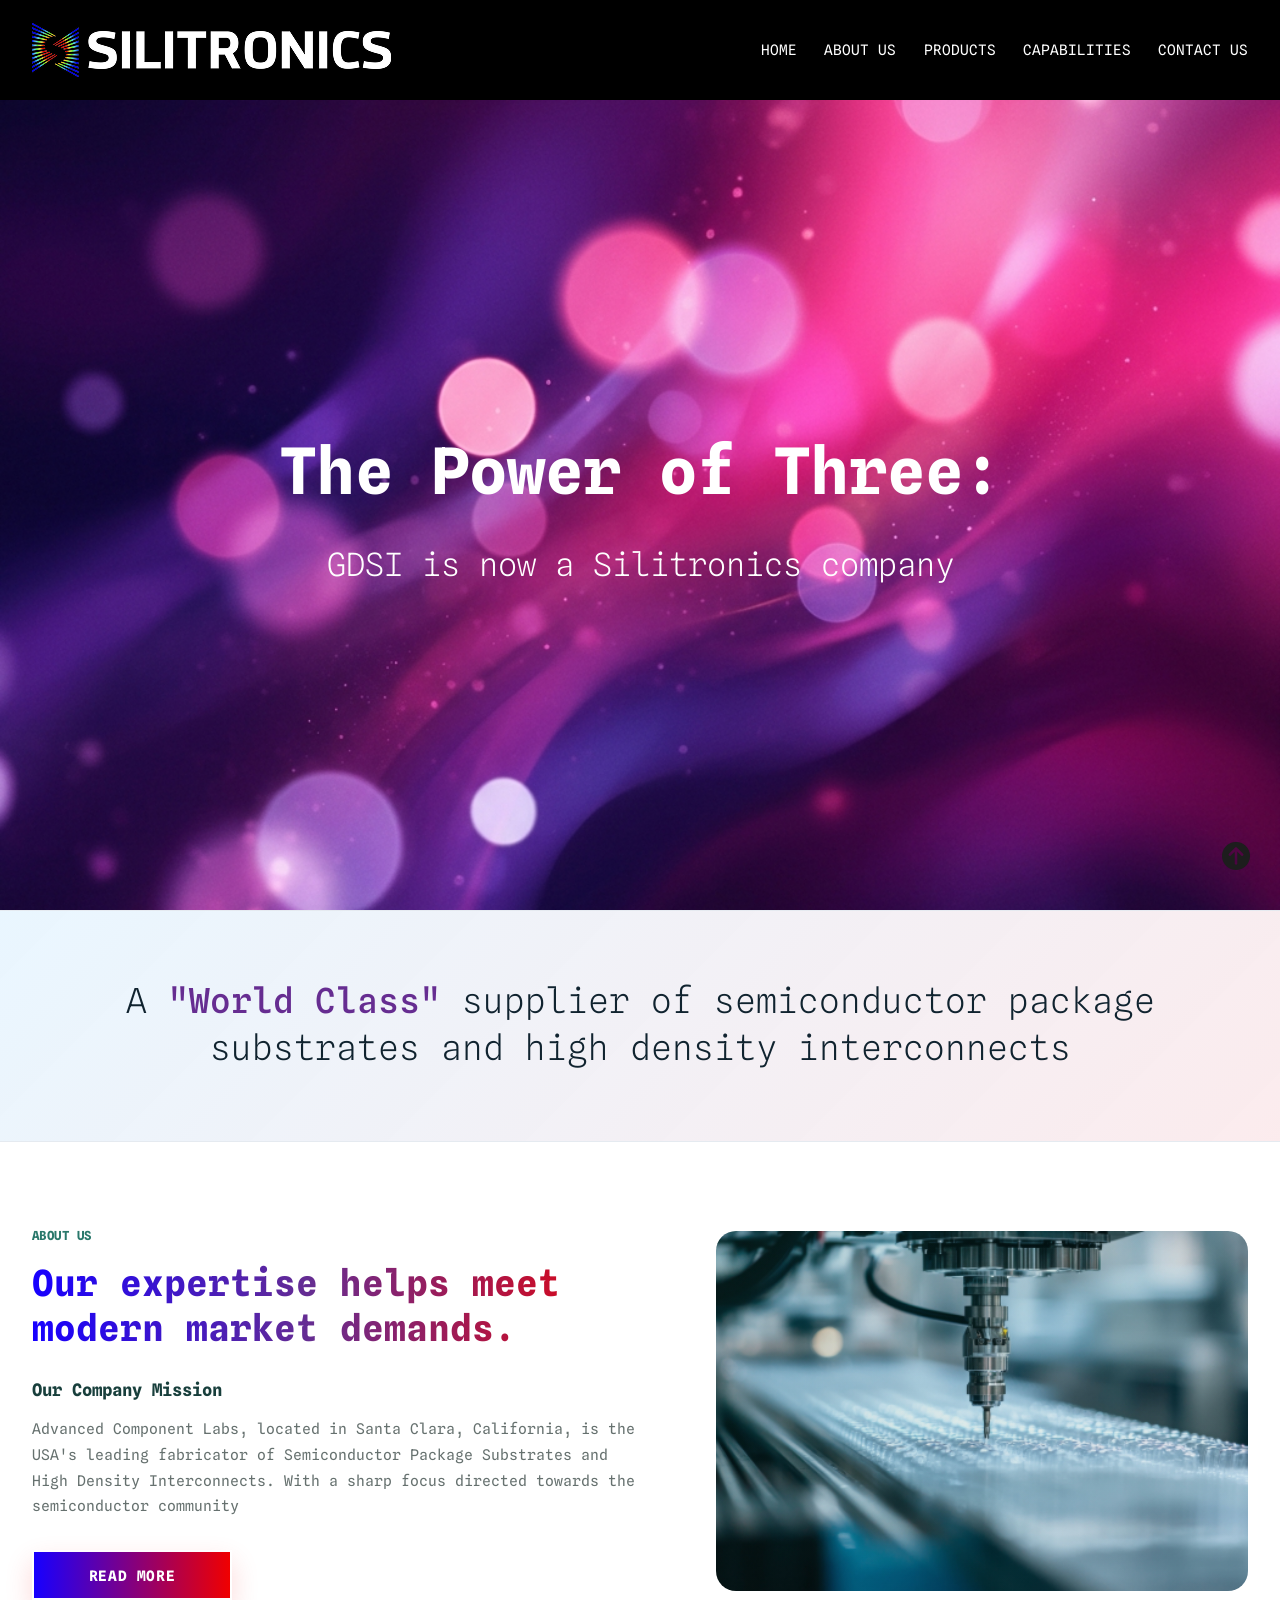
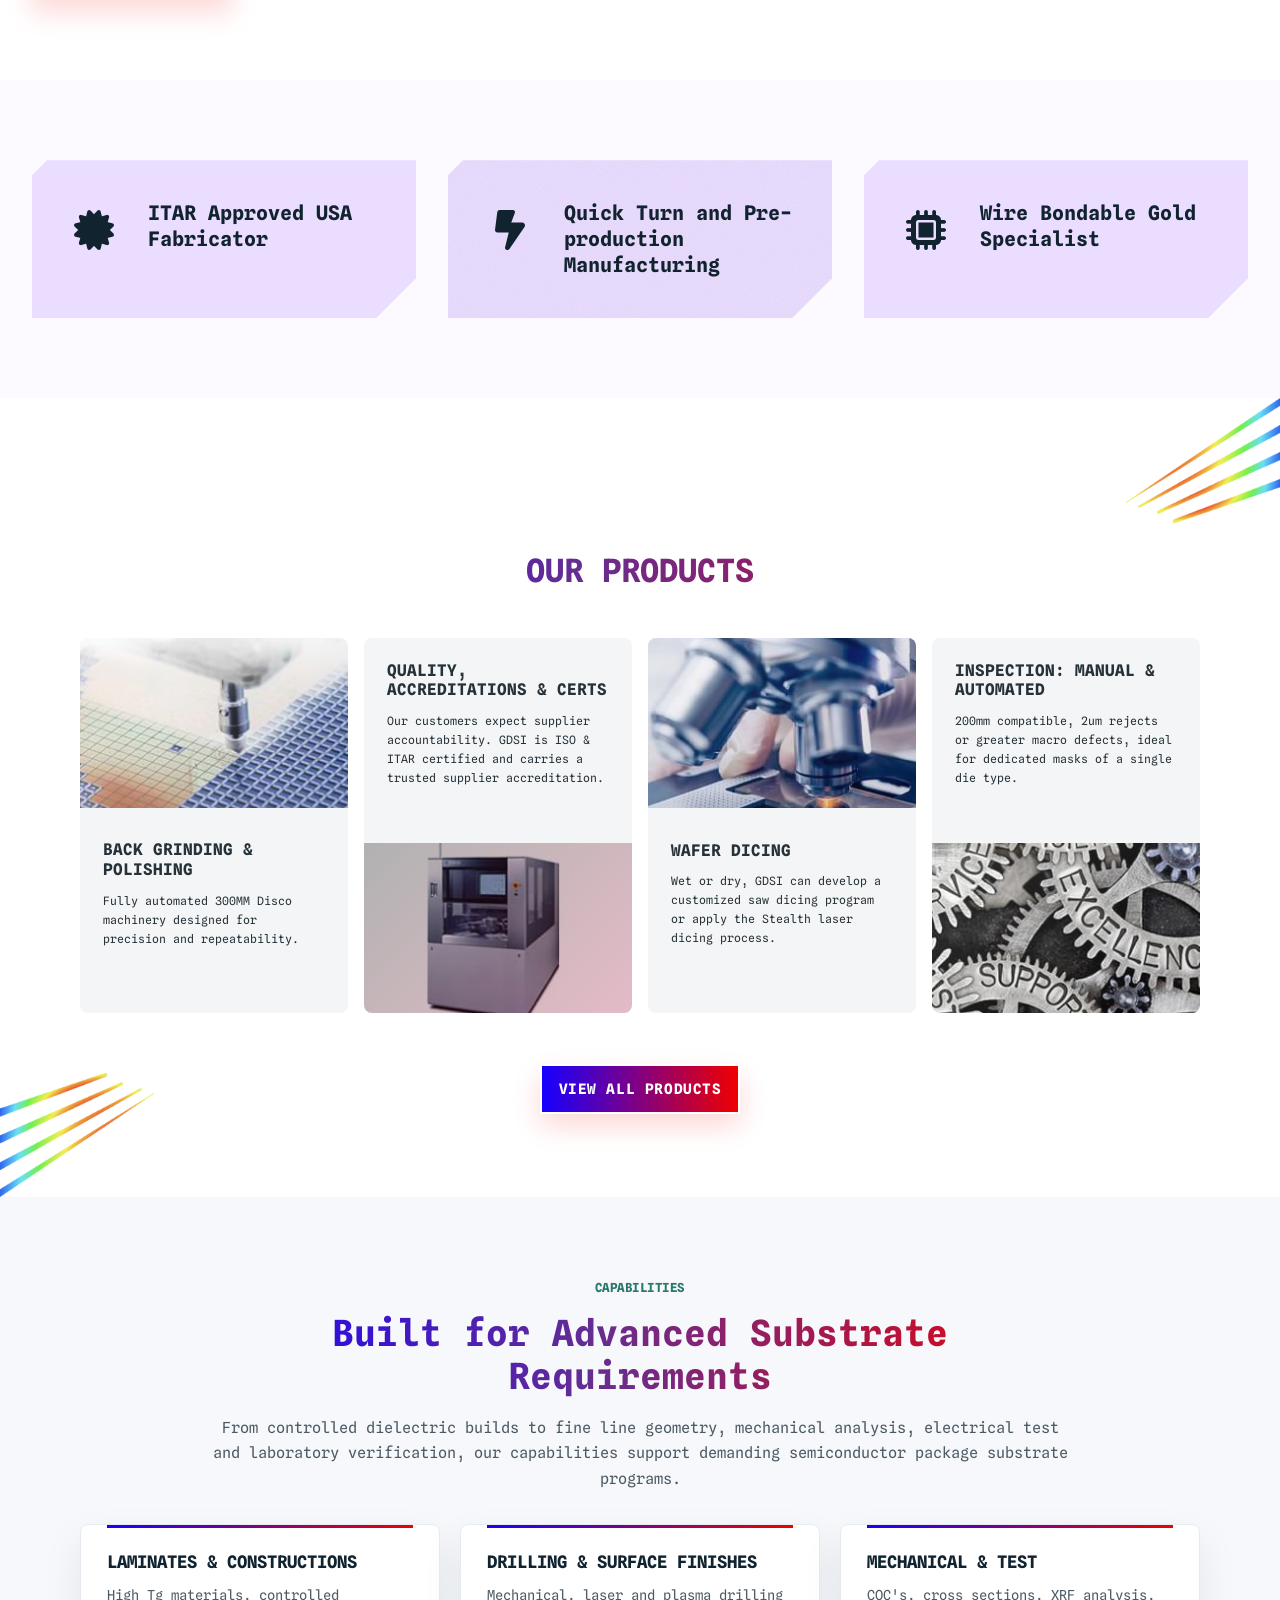
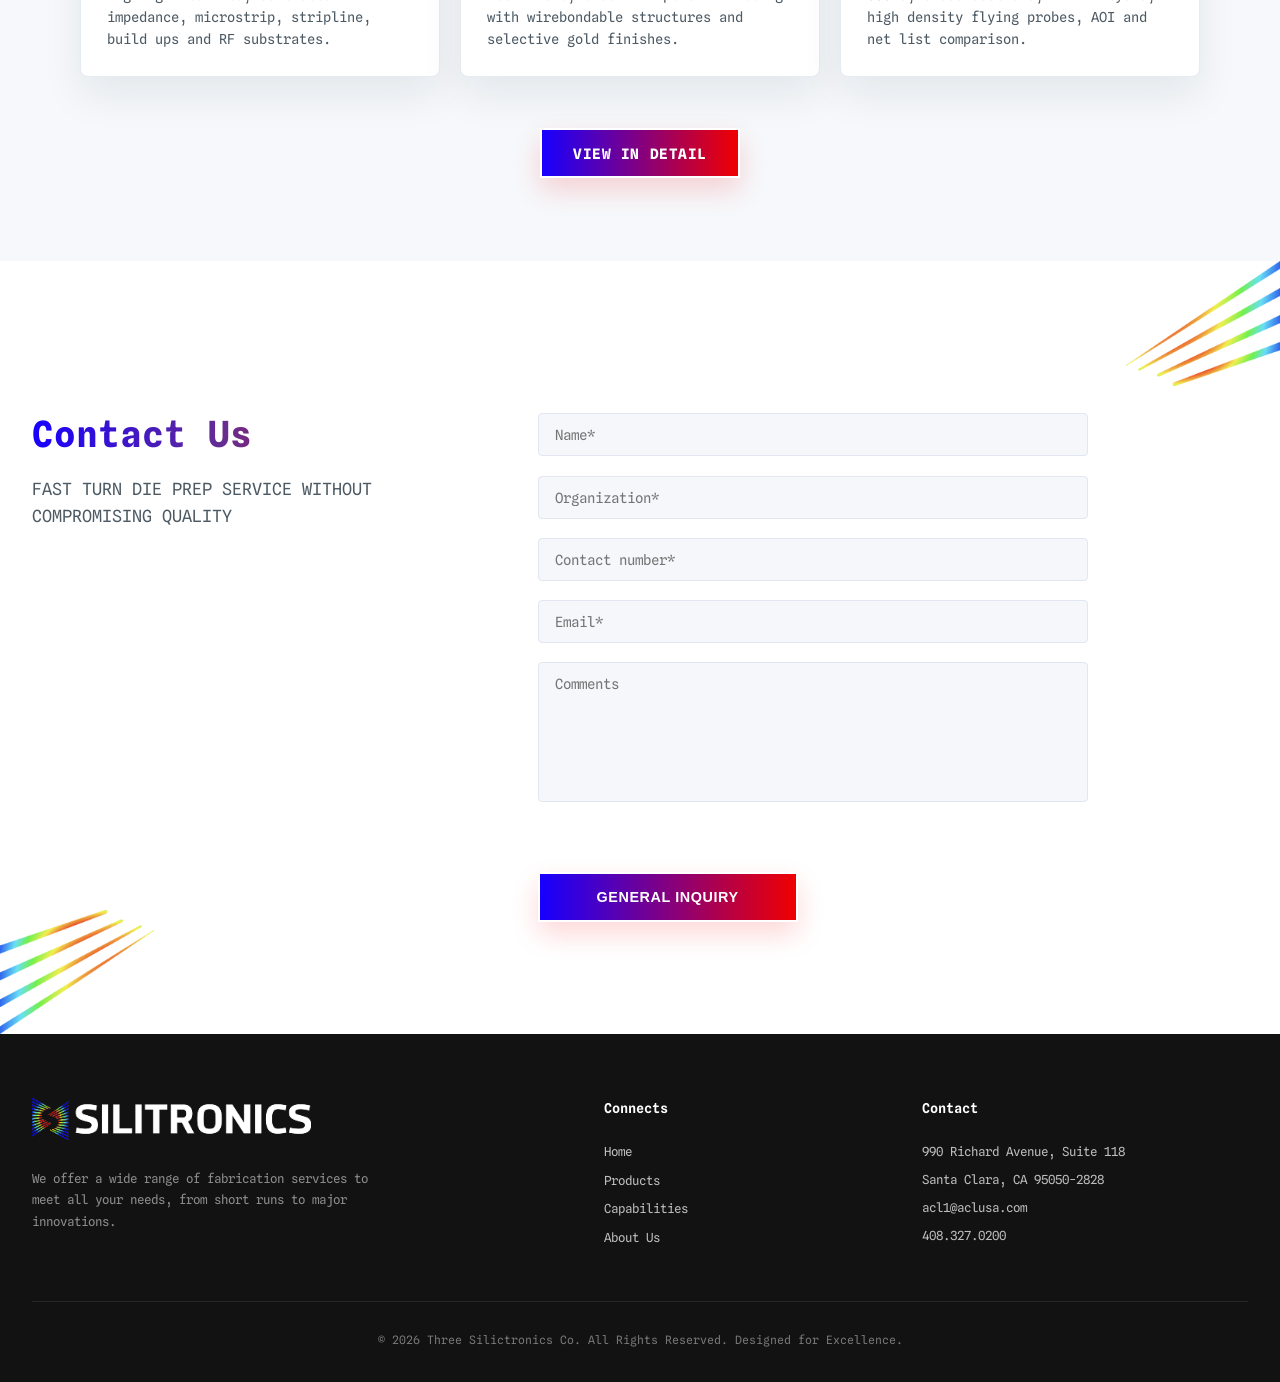
==== commit 6a5e33e6: "Update mobile responsive" ====
--- a/index.html
+++ b/index.html
@@ -20,6 +20,9 @@
                         <img src="assets/images/lab_logo.png" alt="Three Silictronics Logo">
                     </a>
                 </div>
+                <button class="mobile-menu-toggle" aria-label="Toggle navigation">
+                    <i class="fa-solid fa-bars"></i>
+                </button>
                 <ul class="nav-links">
                     <li><a href="index.html#home">HOME</a></li>
                     <li><a href="aboutus.html">ABOUT US</a></li>
@@ -308,6 +311,25 @@
         </div>
     </footer>
     <a class="back-to-top" href="#top" aria-label="Back to top"><i class="fa-solid fa-circle-arrow-up"></i></a>
+    <script>
+        const mobileMenuToggle = document.querySelector('.mobile-menu-toggle');
+        const navLinks = document.querySelector('.nav-links');
+        if (mobileMenuToggle) {
+            mobileMenuToggle.addEventListener('click', () => {
+                navLinks.classList.toggle('active');
+                const icon = mobileMenuToggle.querySelector('i');
+                if (navLinks.classList.contains('active')) {
+                    icon.classList.remove('fa-bars');
+                    icon.classList.add('fa-xmark');
+                    document.body.style.overflow = 'hidden';
+                } else {
+                    icon.classList.remove('fa-xmark');
+                    icon.classList.add('fa-bars');
+                    document.body.style.overflow = '';
+                }
+            });
+        }
+    </script>
 </body>
 
 </html>
--- a/assets/css/style.css
+++ b/assets/css/style.css
@@ -546,7 +546,7 @@
     background-color: #f4f5f7;
     flex: 0 0 170px;
     background-position: center;
-    background-size: contain;
+    background-size: cover;
     position: relative;
 }
 
@@ -566,25 +566,25 @@
 .visual-machine {
     background:
         linear-gradient(135deg, rgba(255, 255, 255, 0.34), rgba(0, 0, 0, 0.08)),
-        url('../images/card_one.jpg') center / contain no-repeat;
+        url('../images/card_one.jpg') center / cover no-repeat;
 }
 
 .visual-microscope {
     background:
         linear-gradient(135deg, rgba(255, 255, 255, 0.08), rgba(17, 0, 60, 0.14)),
-        url('../images/card_two.jpg') center / contain no-repeat;
+        url('../images/card_two.jpg') center / cover no-repeat;
 }
 
 .visual-quality {
     background:
         linear-gradient(135deg, rgba(0, 0, 0, 0.24), rgba(208, 2, 59, 0.2)),
-        url('../images/card_three.jpg') center / contain no-repeat;
+        url('../images/card_three.jpg') center / cover no-repeat;
 }
 
 .visual-cleanroom {
     background:
         linear-gradient(135deg, rgba(255, 255, 255, 0.18), rgba(0, 0, 0, 0.12)),
-        url('../images/card_four.jpg') center / contain no-repeat;
+        url('../images/card_four.jpg') center / cover no-repeat;
 }
 
 .slider-arrow {
@@ -1581,6 +1581,44 @@
         line-height: 1.38;
     }
 
+    /* Contact Us — center on mobile */
+    .contact-flex {
+        flex-direction: column;
+        align-items: center;
+        text-align: center;
+        gap: 2rem;
+    }
+
+    .contact-header {
+        flex: 0 0 100%;
+        width: 100%;
+    }
+
+    .contact-title {
+        text-align: center;
+    }
+
+    .contact-description {
+        text-align: center;
+    }
+
+    .contact-form-wrapper {
+        width: 100%;
+        justify-content: center;
+    }
+
+    .contact-form {
+        max-width: 100%;
+    }
+
+    .form-group {
+        text-align: left;
+    }
+
+    .form-cta {
+        text-align: center;
+    }
+
     .about-mission {
         padding: 3rem 0;
     }
@@ -1844,4 +1882,120 @@
         margin: 0 auto;
     }
 }
+
+/* Responsive Navigation Styles */
+.mobile-menu-toggle {
+    display: none;
+    background: none;
+    border: none;
+    color: var(--white);
+    font-size: 1.8rem;
+    cursor: pointer;
+    z-index: 1001;
+}
+
+@media (max-width: 768px) {
+    .mobile-menu-toggle {
+        display: block;
+    }
+
+    .nav-links {
+        position: absolute;
+        top: 100%;
+        left: 0;
+        width: 100%;
+        background-color: var(--black);
+        flex-direction: column;
+        align-items: center;
+        padding: 2rem 0;
+        gap: 2rem;
+        box-shadow: 0 10px 15px rgba(0, 0, 0, 0.5);
+    }
+
+    .nav-links.active {
+        display: flex !important;
+    }
+}
+
+/* ===========================
+   PAGE HERO BANNER
+   =========================== */
+.page-hero-banner {
+    position: relative;
+    width: 100%;
+    height: 480px;
+    margin-top: 100px; /* header height */
+    overflow: hidden;
+}
+
+.hero-banner-img {
+    width: 100%;
+    height: 100%;
+    object-fit: cover;
+    object-position: center;
+    display: block;
+}
+
+/* Dark overlay on top of image */
+.hero-banner-overlay {
+    position: absolute;
+    inset: 0;
+    background: linear-gradient(
+        135deg,
+        rgba(102, 45, 145, 0.65) 0%,
+        rgba(0, 0, 0, 0.55) 100%
+    );
+    display: flex;
+    align-items: center;
+}
+
+.hero-banner-title {
+    font-size: 3rem;
+    font-weight: 700;
+    color: var(--white);
+    margin-bottom: 0.75rem;
+    line-height: 1.2;
+    text-shadow: 0 2px 12px rgba(0,0,0,0.4);
+}
+
+.hero-banner-subtitle {
+    font-size: 1.1rem;
+    font-weight: 300;
+    color: rgba(255, 255, 255, 0.88);
+    text-shadow: 0 1px 6px rgba(0,0,0,0.35);
+    max-width: 600px;
+}
+
+/* Responsive */
+@media (max-width: 1080px) {
+    .page-hero-banner {
+        height: 380px;
+    }
+    .hero-banner-title {
+        font-size: 2.4rem;
+    }
+}
+
+@media (max-width: 768px) {
+    .page-hero-banner {
+        height: 280px;
+    }
+    .hero-banner-title {
+        font-size: 1.8rem;
+    }
+    .hero-banner-subtitle {
+        font-size: 0.95rem;
+    }
+}
+
+@media (max-width: 480px) {
+    .page-hero-banner {
+        height: 220px;
+    }
+    .hero-banner-title {
+        font-size: 1.4rem;
+    }
+    .hero-banner-subtitle {
+        font-size: 0.85rem;
+    }
 }
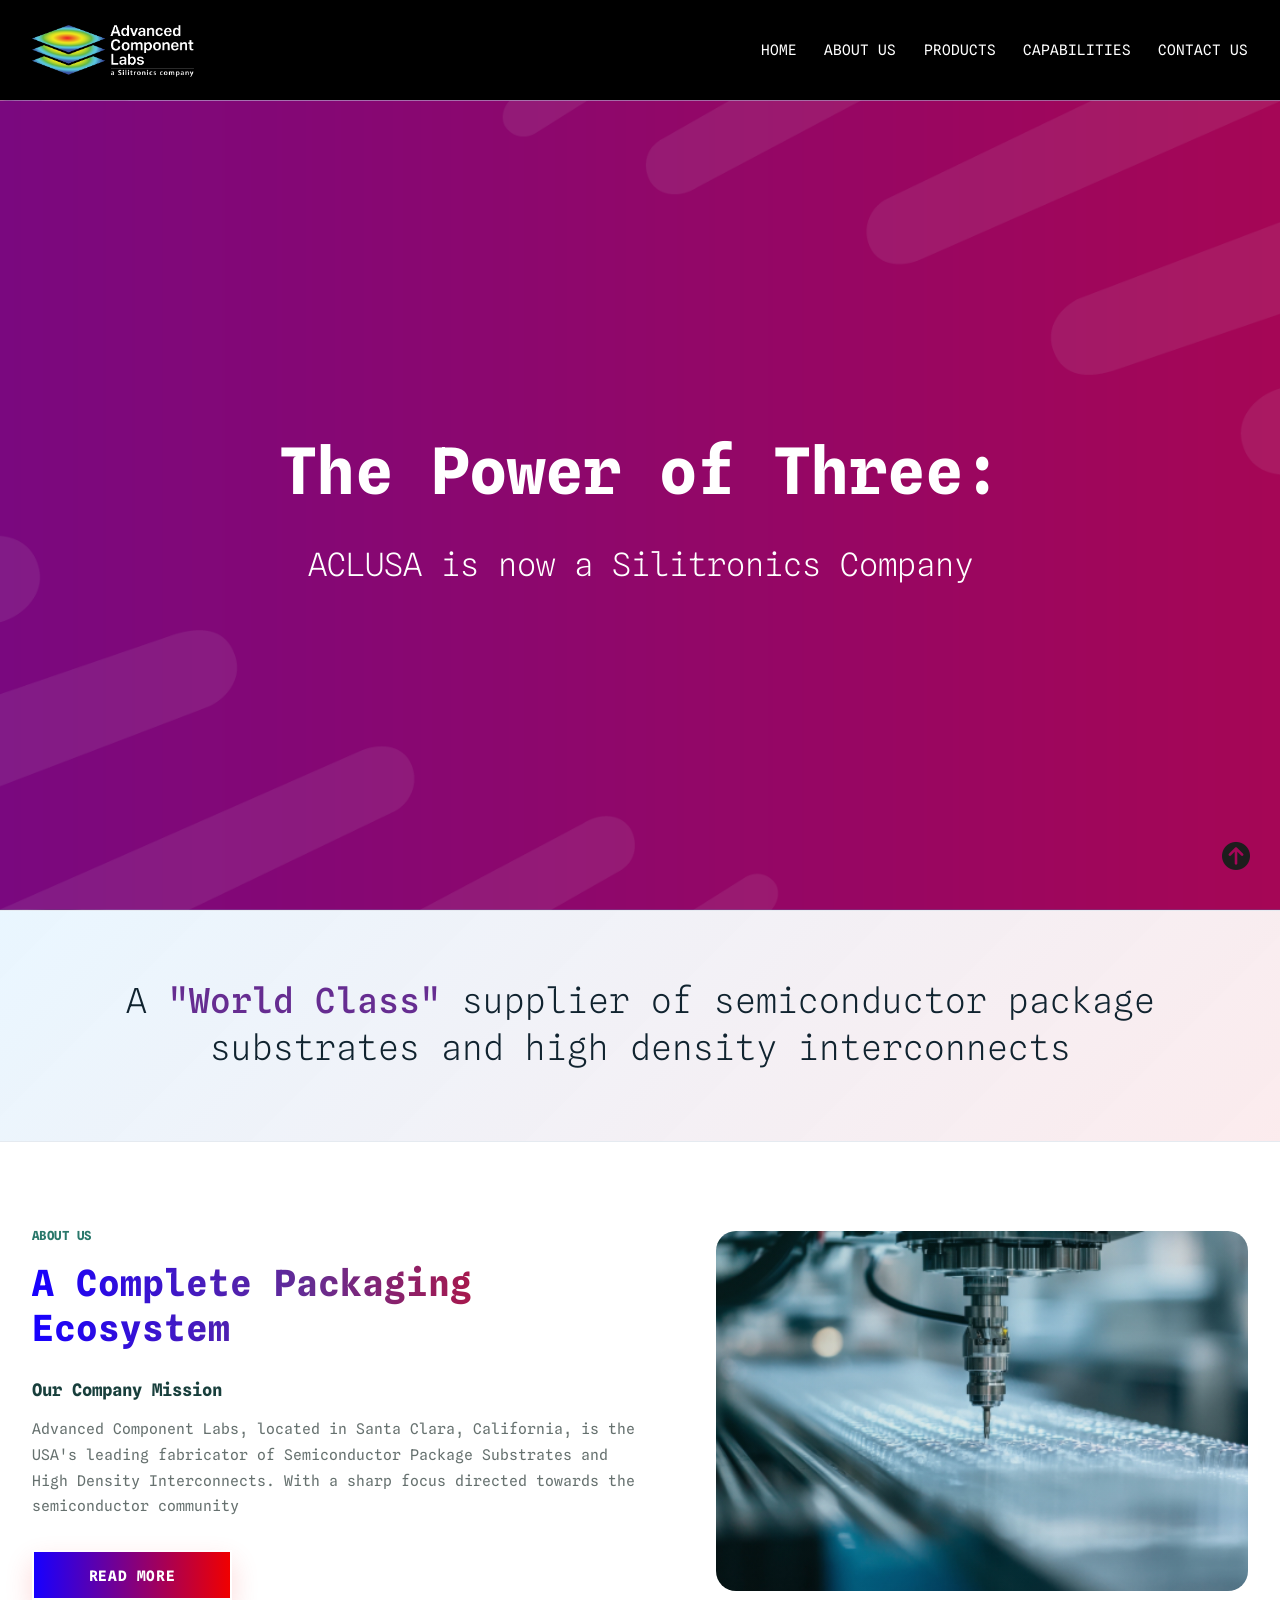
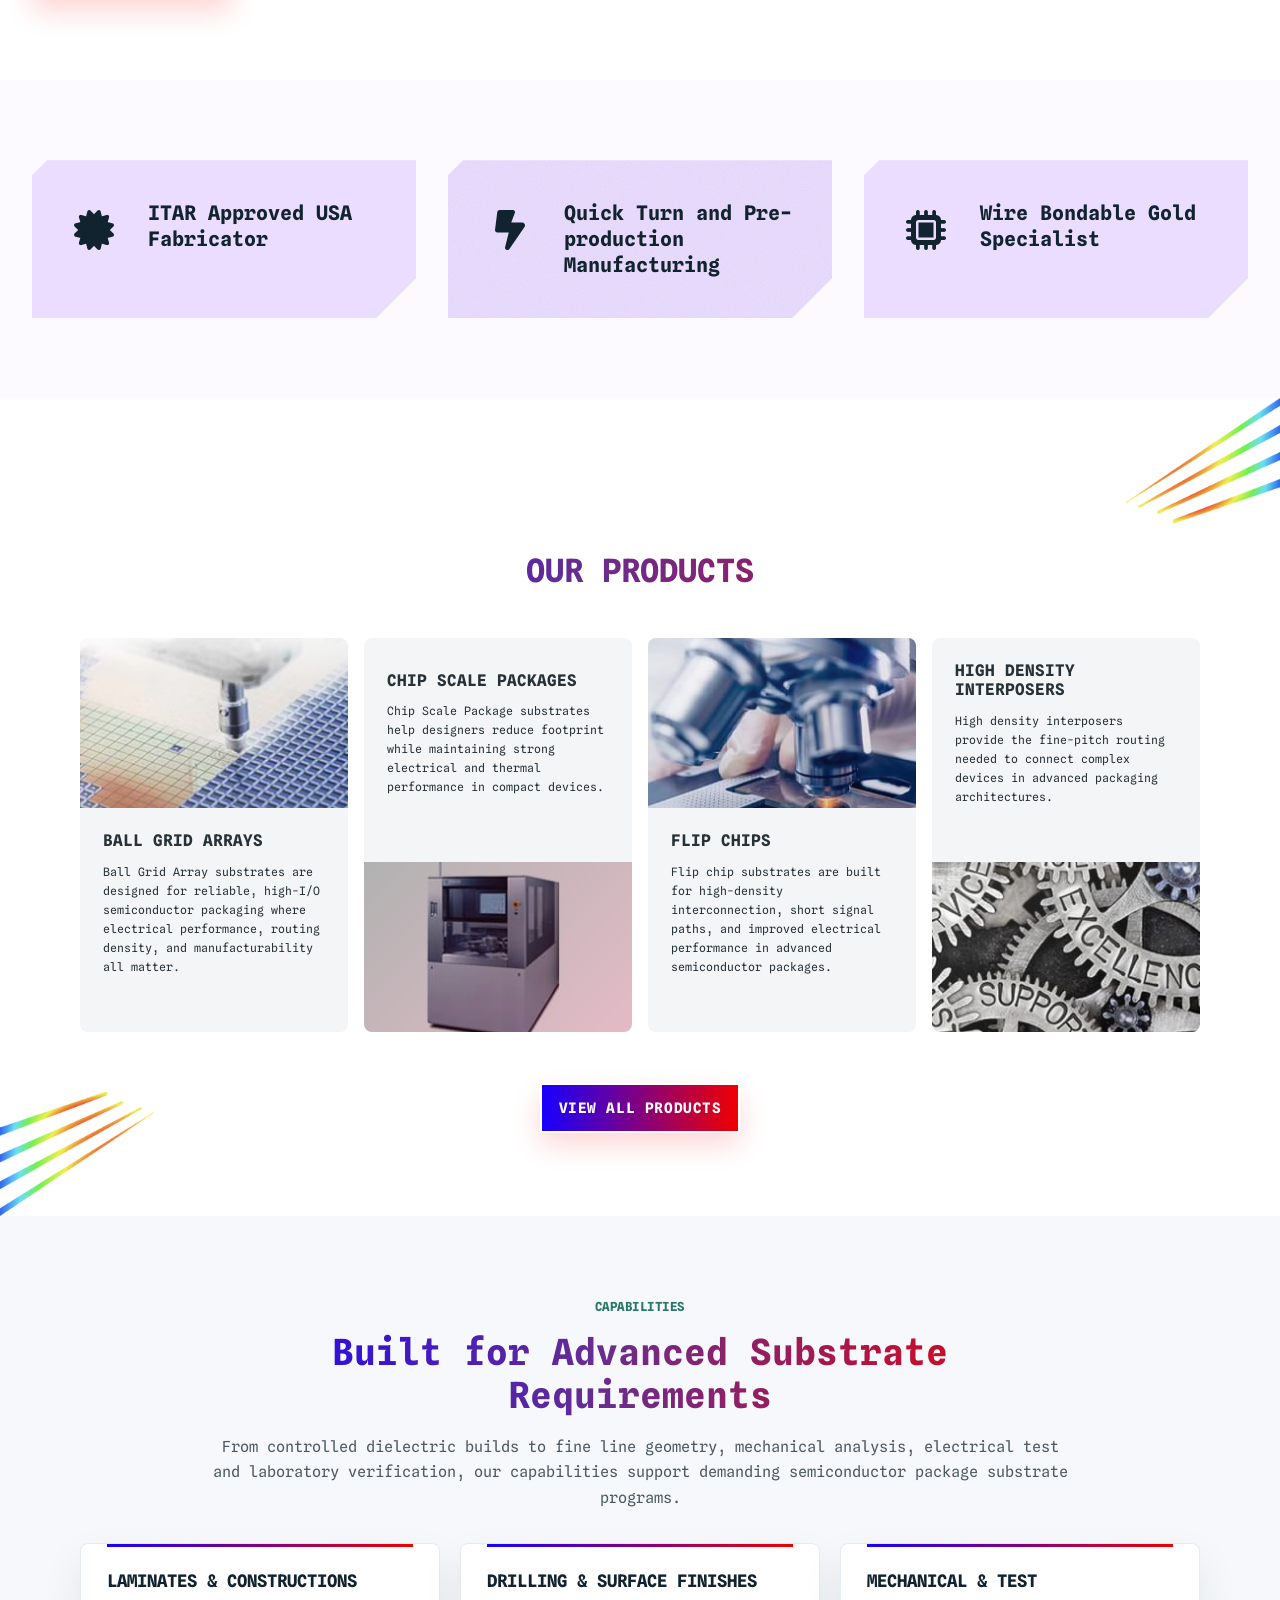
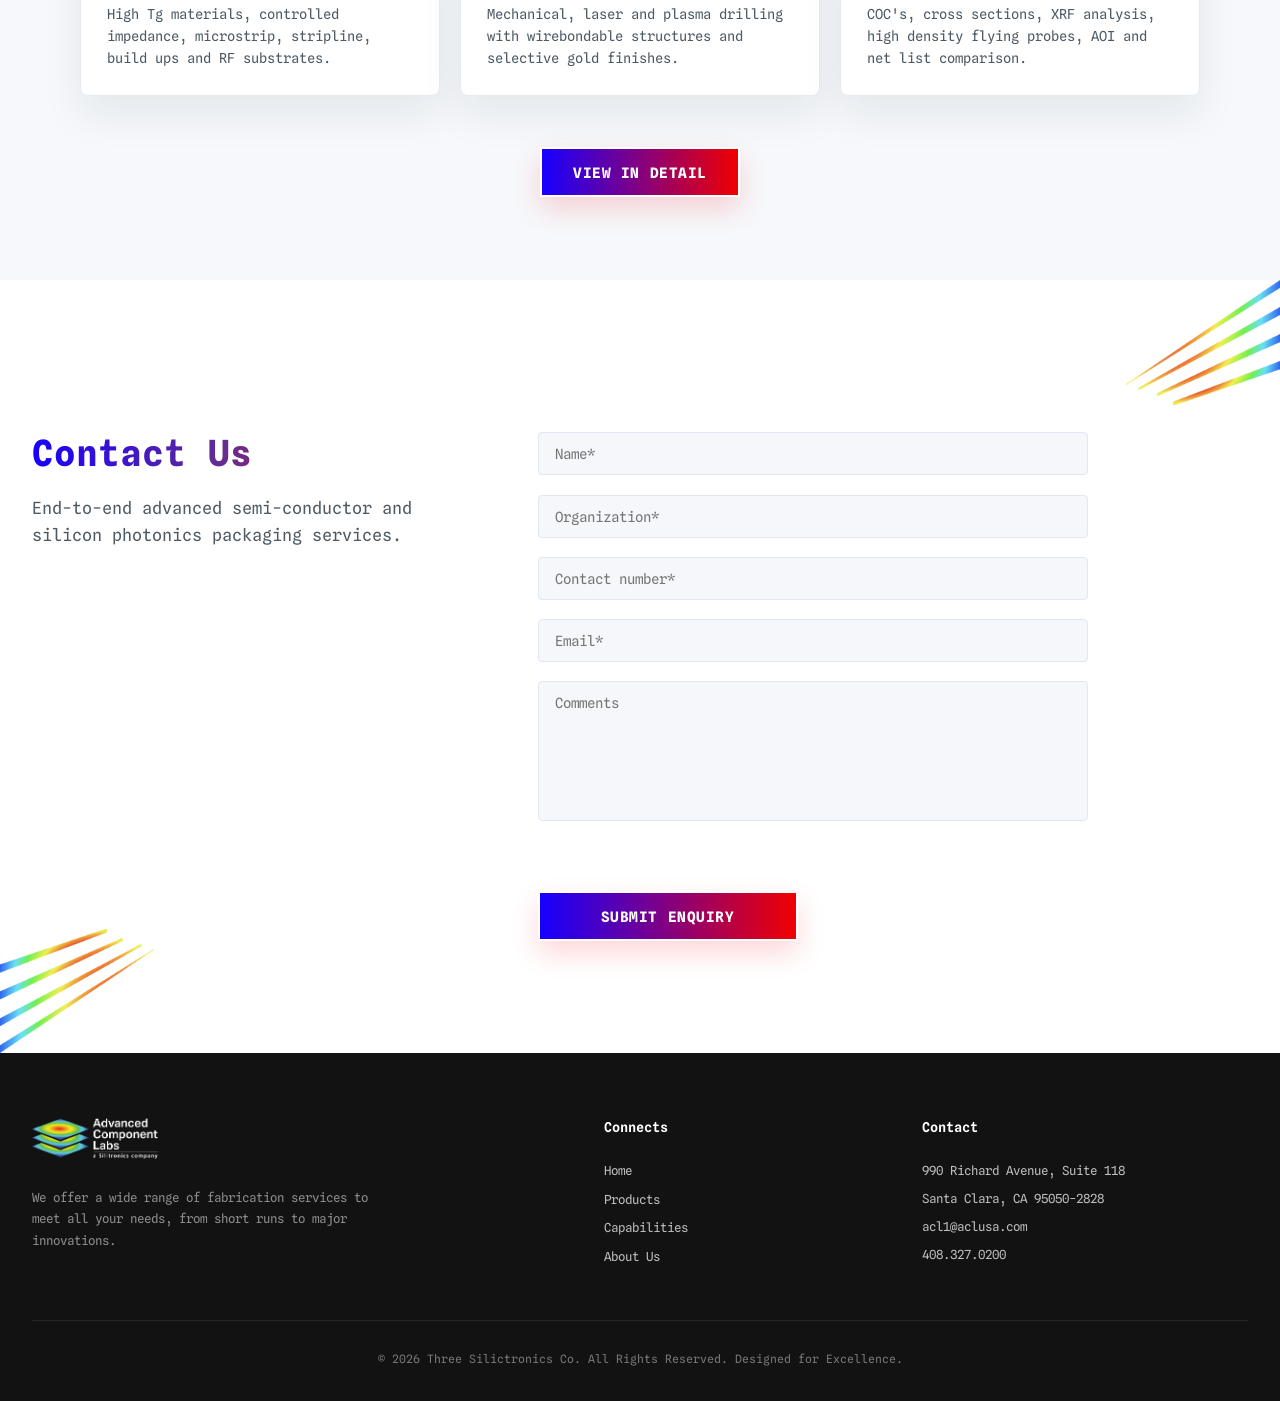
==== commit 15d0df42: "Updated" ====
--- a/index.html
+++ b/index.html
@@ -17,7 +17,7 @@
             <nav>
                 <div class="logo">
                     <a href="index.html">
-                        <img src="assets/images/lab_logo.png" alt="Three Silictronics Logo">
+                        <img src="assets/images/acl_logo-04.png" alt="Advanced Component Labs Logo">
                     </a>
                 </div>
                 <button class="mobile-menu-toggle" aria-label="Toggle navigation">
@@ -36,9 +36,11 @@
     </header>
 
     <section class="announcement-banner">
-        <div class="container">
+        <!-- ✅ BANNER IMAGE — Yahan src mein apni image ka path dalo -->
+        <img src="assets/images/banner_bg.png" alt="Banner" class="announcement-banner-img">
+        <div class="announcement-banner-content">
             <h2>The Power of Three:</h2>
-            <p>GDSI is now a Silitronics company</p>
+            <p>ACLUSA is now a Silitronics Company</p>
         </div>
     </section>
 
@@ -57,8 +59,8 @@
                 <div class="about-mission-content">
                     <span class="section-kicker">About Us</span>
                     <h2>
-                        <span>Our expertise helps meet </span>
-                        <span>modern market demands.</span>
+                        <span>A Complete Packaging </span>
+                        <span>Ecosystem</span>
                     </h2>
                     <h3>Our Company Mission</h3>
                     <p>
@@ -124,77 +126,40 @@
                             <article class="product-card">
                                 <div class="product-card-image visual-machine"></div>
                                 <div class="product-card-copy">
-                                    <h3>Back Grinding &amp; Polishing</h3>
-                                    <p>Fully automated 300MM Disco machinery designed for precision and repeatability.
-                                    </p>
-                                    <a href="#contact">Learn More</a>
+                                    <h3>Ball Grid Arrays</h3>
+                                    <p>Ball Grid Array substrates are designed for reliable, high-I/O semiconductor
+                                        packaging where electrical performance, routing density, and manufacturability
+                                        all matter.</p>
+                                    <a href="products.html">Learn More</a>
                                 </div>
                             </article>
                             <article class="product-card">
                                 <div class="product-card-copy">
-                                    <h3>Quality, Accreditations &amp; Certs</h3>
-                                    <p>Our customers expect supplier accountability. GDSI is ISO &amp; ITAR certified
-                                        and carries a trusted supplier accreditation.</p>
-                                    <a href="#contact">Learn More</a>
+                                    <h3>Chip Scale Packages</h3>
+                                    <p>Chip Scale Package substrates help designers reduce footprint while maintaining
+                                        strong electrical and thermal performance in compact devices.</p>
+                                    <a href="products.html">Learn More</a>
                                 </div>
                                 <div class="product-card-image visual-quality"></div>
                             </article>
                             <article class="product-card">
                                 <div class="product-card-image visual-microscope"></div>
                                 <div class="product-card-copy">
-                                    <h3>Wafer Dicing</h3>
-                                    <p>Wet or dry, GDSI can develop a customized saw dicing program or apply the Stealth
-                                        laser dicing process.</p>
-                                    <a href="#contact">Learn More</a>
+                                    <h3>Flip Chips</h3>
+                                    <p>Flip chip substrates are built for high-density interconnection, short signal
+                                        paths, and improved electrical performance in advanced semiconductor packages.
+                                    </p>
+                                    <a href="products.html">Learn More</a>
                                 </div>
                             </article>
                             <article class="product-card">
                                 <div class="product-card-copy">
-                                    <h3>Inspection: Manual &amp; Automated</h3>
-                                    <p>200mm compatible, 2um rejects or greater macro defects, ideal for dedicated masks
-                                        of a single die type.</p>
-                                    <a href="#contact">Learn More</a>
+                                    <h3>High Density Interposers</h3>
+                                    <p>High density interposers provide the fine-pitch routing needed to connect complex
+                                        devices in advanced packaging architectures.</p>
+                                    <a href="products.html">Learn More</a>
                                 </div>
                                 <div class="product-card-image visual-cleanroom"></div>
-                            </article>
-                        </div>
-
-                        <div class="products-slide">
-                            <article class="product-card">
-                                <div class="product-card-image visual-quality"></div>
-                                <div class="product-card-copy">
-                                    <h3>Pick &amp; Place</h3>
-                                    <p>Safe chip extraction for multiproduct wafer layouts with trace requirements, test
-                                        maps or simple builds.</p>
-                                    <a href="#contact">Learn More</a>
-                                </div>
-                            </article>
-                            <article class="product-card">
-                                <div class="product-card-image visual-cleanroom"></div>
-                                <div class="product-card-copy">
-                                    <h3>Die Prep Services</h3>
-                                    <p>Focused support for prototype, niche and short-run requirements where tighter
-                                        controls matter.</p>
-                                    <a href="#contact">Learn More</a>
-                                </div>
-                            </article>
-                            <article class="product-card">
-                                <div class="product-card-image visual-machine"></div>
-                                <div class="product-card-copy">
-                                    <h3>Wafer Thinning</h3>
-                                    <p>Repeatable wafer thinning programs for demanding semiconductor package substrate
-                                        workflows.</p>
-                                    <a href="#contact">Learn More</a>
-                                </div>
-                            </article>
-                            <article class="product-card">
-                                <div class="product-card-image visual-microscope"></div>
-                                <div class="product-card-copy">
-                                    <h3>High Density Interconnects</h3>
-                                    <p>Process support for advanced interconnect and packaging applications requiring
-                                        careful handling.</p>
-                                    <a href="#contact">Learn More</a>
-                                </div>
                             </article>
                         </div>
                     </div>
@@ -250,7 +215,8 @@
             <div class="contact-flex">
                 <div class="contact-header">
                     <h2 class="contact-title">Contact Us</h2>
-                    <p class="contact-description">FAST TURN DIE PREP SERVICE WITHOUT COMPROMISING QUALITY</p>
+                    <p class="contact-description">End-to-end advanced semi-conductor and silicon photonics packaging
+                        services.</p>
                 </div>
                 <div class="contact-form-wrapper">
                     <form class="contact-form">
@@ -271,7 +237,7 @@
                             <textarea id="message" name="message" placeholder="Comments" required></textarea>
                         </div>
                         <div class="form-cta">
-                            <button type="submit" class="btn-gradient">General Inquiry</button>
+                            <button type="submit" class="btn-gradient">Submit Enquiry</button>
                         </div>
                     </form>
                 </div>
@@ -284,7 +250,7 @@
             <div class="footer-content">
                 <div class="footer-brand">
                     <a class="footer-logo" href="index.html">
-                        <img src="assets/images/lab_logo.png" alt="Three Silictronics Logo">
+                        <img src="assets/images/acl_logo-04.png" alt="Advanced Component Labs Logo">
                     </a>
                     <p>We offer a wide range of fabrication services to meet all your needs, from short runs to major
                         innovations.</p>
--- a/assets/css/style.css
+++ b/assets/css/style.css
@@ -26,8 +26,14 @@
     overflow-x: hidden;
 }
 
+button, input, textarea, select {
+    font-family: var(--font-family);
+}
+
 html {
     scroll-behavior: smooth;
+    overflow-x: hidden;
+    max-width: 100%;
 }
 
 /* Header */
@@ -280,16 +286,31 @@
 
 /* Announcement Banner */
 .announcement-banner {
-    background: url('../images/banner_bg.png') center/cover no-repeat;
     margin-top: 100px;
     height: 90vh;
+    position: relative;
+    overflow: hidden;
     display: flex;
-    flex-direction: column;
+    align-items: center;
     justify-content: center;
-    align-items: center;
     text-align: center;
     color: var(--white);
-    padding-top: 0;
+}
+
+.announcement-banner-img {
+    position: absolute;
+    inset: 0;
+    width: 100%;
+    height: 100%;
+    object-fit: cover;
+    object-position: center;
+    display: block;
+    z-index: 0;
+}
+
+.announcement-banner-content {
+    position: relative;
+    z-index: 1;
 }
 
 .announcement-banner h2 {
@@ -339,16 +360,19 @@
     position: absolute;
     pointer-events: none;
     z-index: 0;
+    overflow: hidden;
 }
 
 .left-art-img {
     left: 0;
     bottom: 0;
+    max-width: 12vw;
 }
 
 .right-art-img {
     top: 0;
     right: 0;
+    max-width: 12vw;
 }
 
 .left-art-img img,
@@ -631,15 +655,11 @@
 
 .capabilities-hero {
     background:
-        linear-gradient(135deg, rgba(77, 184, 255, 0.12), rgba(208, 2, 27, 0.08)),
-        var(--white);
+        linear-gradient(135deg, rgba(245, 248, 255, 0.55), rgba(255, 245, 245, 0.55)),
+        url('../images/banner_bg.png') center/cover no-repeat;
     border-bottom: 1px solid #e5eaf0;
     padding: 4.4rem 0 3rem;
     text-align: center;
-}
-
-.capabilities-hero .section-kicker {
-    color: var(--secondary-color);
 }
 
 .capabilities-hero h1 {
@@ -738,16 +758,14 @@
 
 .contact-hero {
     background:
-        linear-gradient(135deg, rgba(77, 184, 255, 0.12), rgba(208, 2, 27, 0.08)),
-        var(--white);
+        linear-gradient(135deg, rgba(245, 248, 255, 0.55), rgba(255, 245, 245, 0.55)),
+        url('../images/banner_bg.png') center/cover no-repeat;
     border-bottom: 1px solid #e5eaf0;
     padding: 4.4rem 0 3rem;
     text-align: center;
 }
 
-.contact-hero .section-kicker {
-    color: var(--secondary-color);
-}
+/* removed color override for contact-hero section-kicker to keep default green */
 
 .contact-hero h1 {
     color: #10232f;
@@ -889,15 +907,11 @@
 
 .about-page-hero {
     background:
-        linear-gradient(135deg, rgba(77, 184, 255, 0.12), rgba(208, 2, 27, 0.08)),
-        var(--white);
+        linear-gradient(135deg, rgba(245, 248, 255, 0.55), rgba(255, 245, 245, 0.55)),
+        url('../images/banner_bg.png') center/cover no-repeat;
     border-bottom: 1px solid #e5eaf0;
     padding: 4.4rem 0 3rem;
     text-align: center;
-}
-
-.about-page-hero .section-kicker {
-    color: var(--secondary-color);
 }
 
 .about-page-hero h1 {
@@ -991,15 +1005,21 @@
 
 .products-page-hero {
     background:
-        linear-gradient(135deg, rgba(77, 184, 255, 0.12), rgba(208, 2, 27, 0.08)),
-        var(--white);
+        linear-gradient(135deg, rgba(245, 248, 255, 0.55), rgba(255, 245, 245, 0.55)),
+        url('../images/banner_bg.png') center/cover no-repeat;
     border-bottom: 1px solid #e5eaf0;
     padding: 4.4rem 0 3rem;
     text-align: center;
 }
 
+.capabilities-hero .section-kicker,
+.contact-hero .section-kicker,
+.about-page-hero .section-kicker,
 .products-page-hero .section-kicker {
     color: var(--secondary-color);
+    font-size: 0.78rem;
+    letter-spacing: 0.04em;
+    font-weight: 700;
 }
 
 .products-page-hero h1 {
@@ -1126,10 +1146,14 @@
     border: 1px solid #e6ebf1;
     border-radius: 8px;
     box-shadow: 0 18px 42px rgba(16, 35, 47, 0.08);
-    margin: 2rem auto 0;
+    margin: 5rem auto 0;
     max-width: 1180px;
     padding: 2rem;
     position: relative;
+}
+
+.products-page .product-card-copy {
+    background: #e4e7eb;
 }
 
 .products-support-card::before {
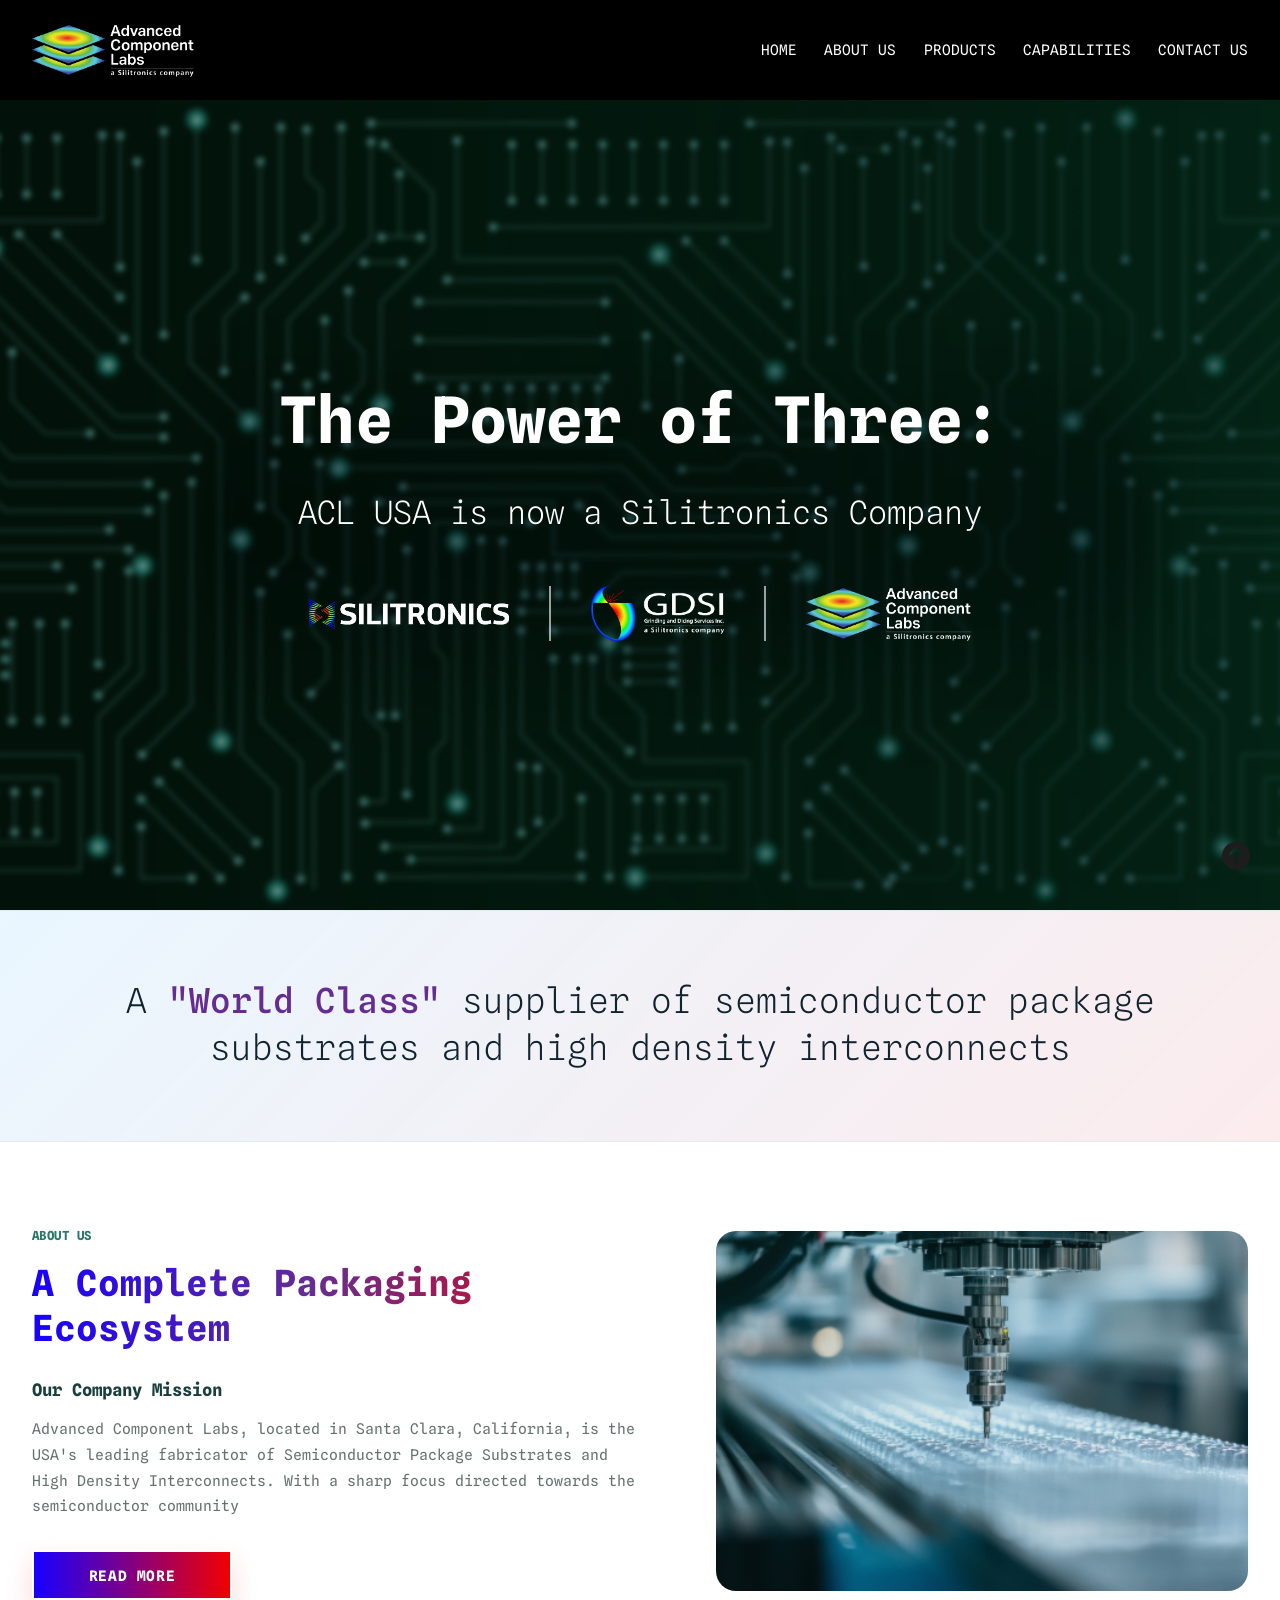
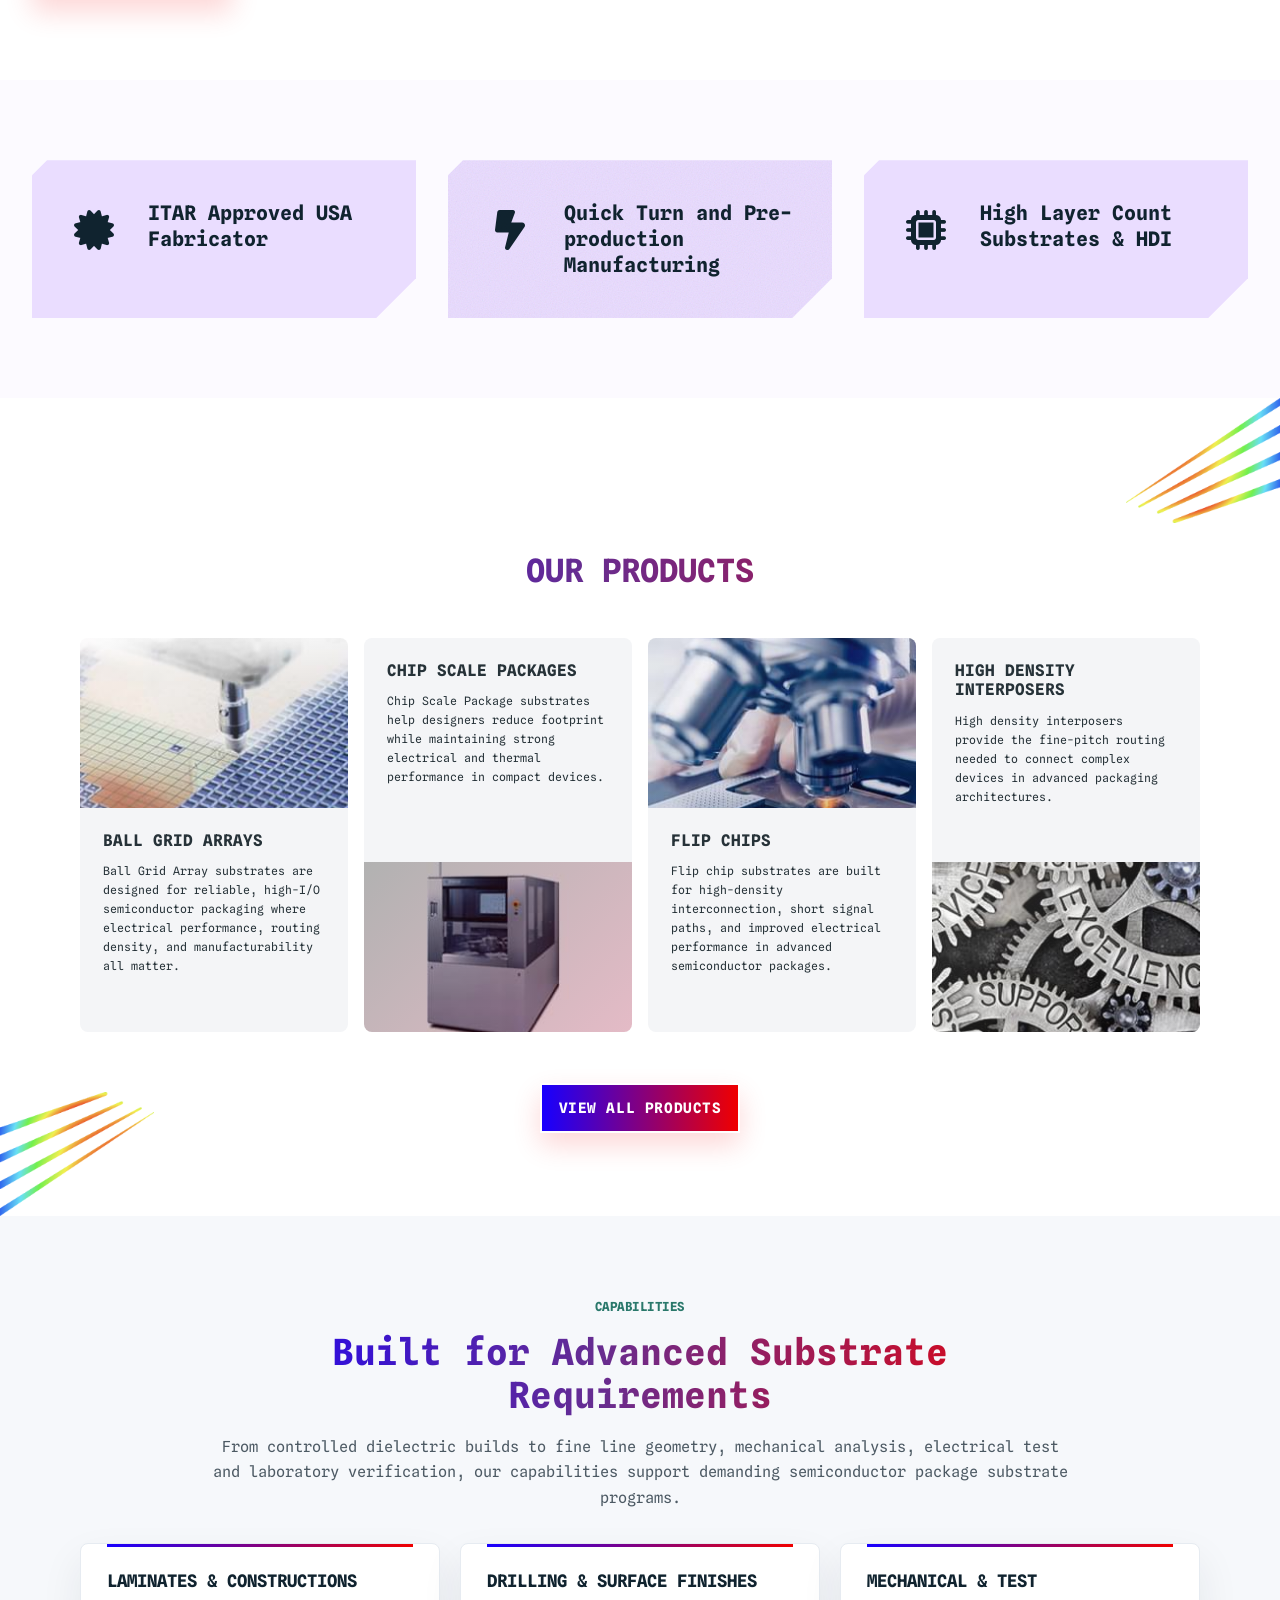
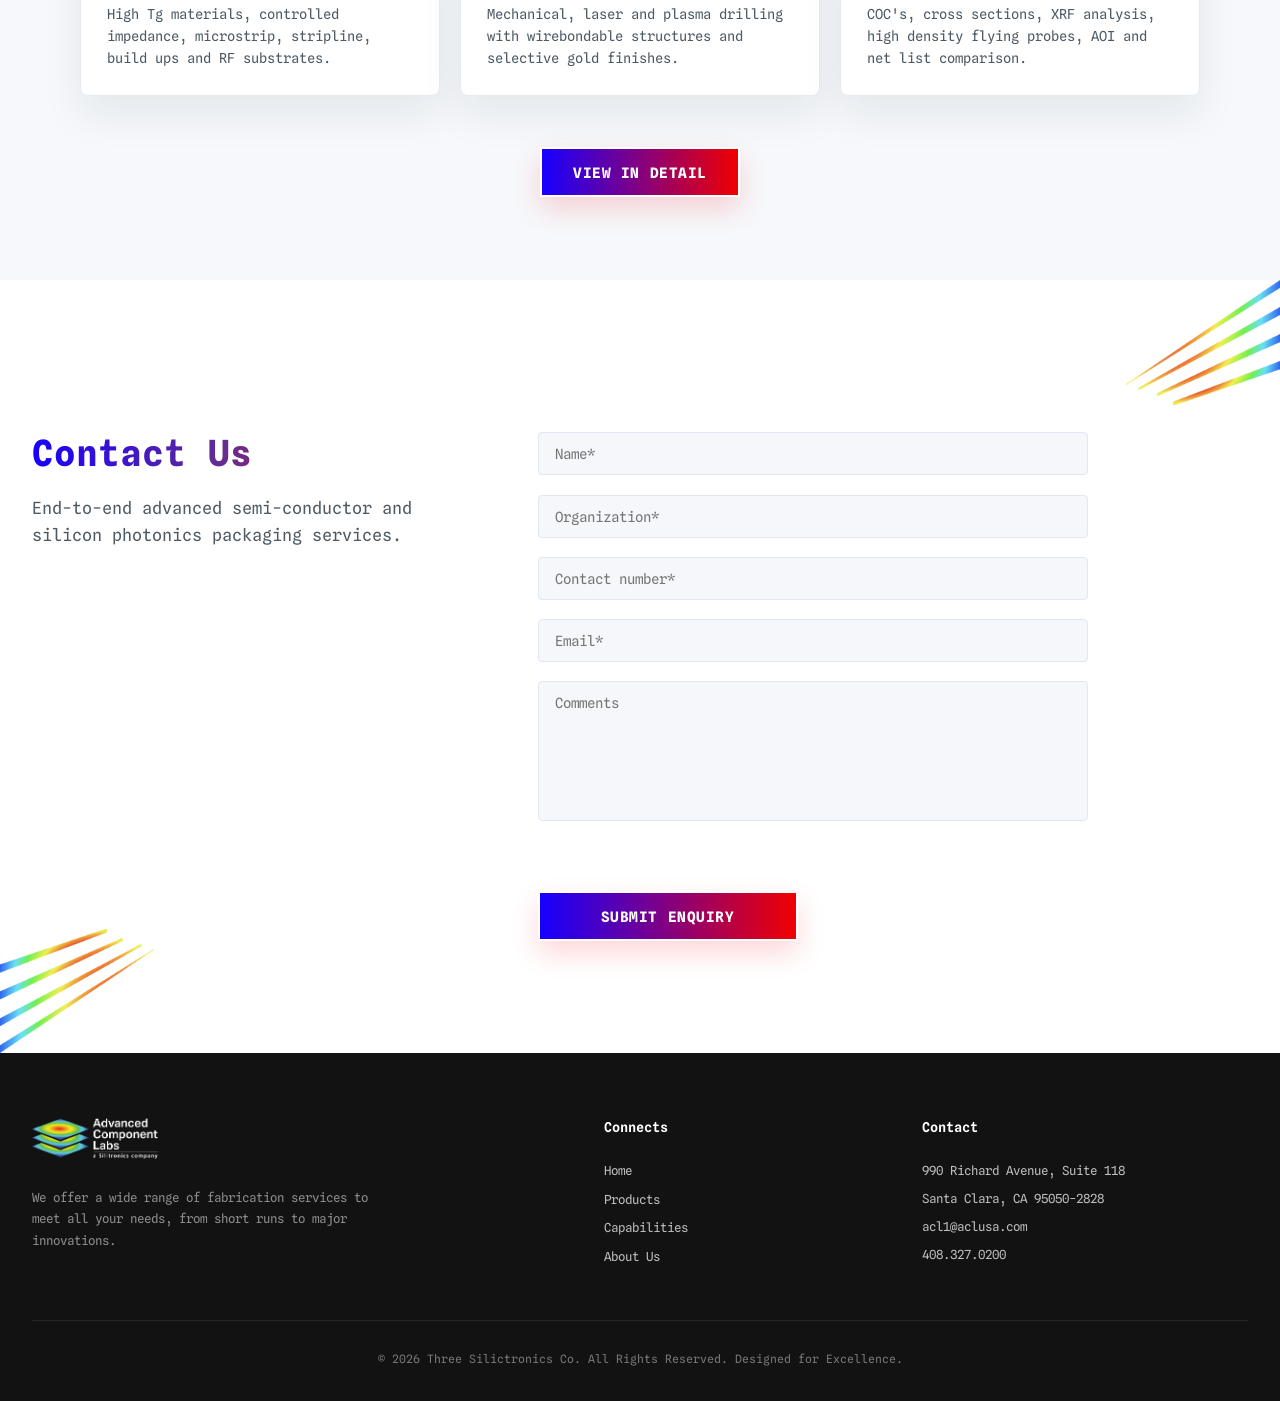
==== commit c659fd69: "updated responsive" ====
--- a/index.html
+++ b/index.html
@@ -37,10 +37,23 @@
 
     <section class="announcement-banner">
         <!-- ✅ BANNER IMAGE — Yahan src mein apni image ka path dalo -->
-        <img src="assets/images/banner_bg.png" alt="Banner" class="announcement-banner-img">
+        <img src="assets/images/banner_2_bg.png" alt="Banner" class="announcement-banner-img">
         <div class="announcement-banner-content">
             <h2>The Power of Three:</h2>
-            <p>ACLUSA is now a Silitronics Company</p>
+            <p>ACL USA is now a Silitronics Company</p>
+            <div class="banner-logos">
+                <a href="http://silitronics.com/" target="_blank" rel="noopener noreferrer">
+                    <img src="assets/images/silitronics.png" alt="Silitronics Logo">
+                </a>
+                <div class="logo-divider"></div>
+                <a href="http://dieprepservices.com" target="_blank" rel="noopener noreferrer">
+                    <img src="assets/images/gdsi.png" alt="GDSI Logo">
+                </a>
+                <div class="logo-divider"></div>
+                <a href="http://aclusa.com/" target="_blank" rel="noopener noreferrer">
+                    <img src="assets/images/acl_logo-04.png" alt="Advanced Component Labs Logo">
+                </a>
+            </div>
         </div>
     </section>
 
@@ -103,7 +116,7 @@
                         <i class="fa-solid fa-microchip"></i>
                     </div>
                     <div class="highlight-info">
-                        <h3>Wire Bondable Gold Specialist</h3>
+                        <h3>High Layer Count Substrates & HDI</h3>
                     </div>
                 </div>
             </div>
@@ -219,7 +232,7 @@
                         services.</p>
                 </div>
                 <div class="contact-form-wrapper">
-                    <form class="contact-form">
+                    <form class="contact-form" action="mailto:sales@silitronics.com" method="post" enctype="text/plain">
                         <div class="form-group">
                             <input type="text" id="name" name="name" placeholder="Name*" required>
                         </div>
--- a/assets/css/style.css
+++ b/assets/css/style.css
@@ -26,7 +26,10 @@
     overflow-x: hidden;
 }
 
-button, input, textarea, select {
+button,
+input,
+textarea,
+select {
     font-family: var(--font-family);
 }
 
@@ -324,6 +327,38 @@
     font-weight: 300;
 }
 
+.banner-logos {
+    display: flex;
+    align-items: center;
+    justify-content: center;
+    gap: 2.5rem;
+    margin-top: 3rem;
+}
+
+.banner-logos a {
+    display: flex;
+    align-items: center;
+    justify-content: center;
+    transition: transform 0.3s ease;
+}
+
+.banner-logos a:hover {
+    transform: scale(1.05);
+}
+
+.banner-logos img {
+    height: 55px;
+    width: auto;
+    max-width: 200px;
+    object-fit: contain;
+}
+
+.logo-divider {
+    width: 2px;
+    height: 55px;
+    background-color: rgba(255, 255, 255, 0.6);
+}
+
 /* Products */
 .products {
     background: var(--white);
@@ -514,7 +549,7 @@
     display: flex;
     flex-direction: column;
     flex: 1;
-    justify-content: center;
+    justify-content: flex-start;
     min-height: 184px;
     padding: 1.4rem 1.45rem;
     transition: var(--transition);
@@ -1905,6 +1940,24 @@
         max-width: 600px;
         margin: 0 auto;
     }
+
+    .about-mission-grid {
+        grid-template-columns: 1fr;
+        gap: 2.5rem;
+    }
+
+    .about-mission h2 {
+        font-size: 1.8rem;
+    }
+
+    .about-mission h2 span {
+        display: inline;
+        white-space: normal;
+    }
+
+    .about-mission-visual, .mission-photo {
+        min-height: 280px;
+    }
 }
 
 /* Responsive Navigation Styles */
@@ -1948,7 +2001,8 @@
     position: relative;
     width: 100%;
     height: 480px;
-    margin-top: 100px; /* header height */
+    margin-top: 100px;
+    /* header height */
     overflow: hidden;
 }
 
@@ -1964,11 +2018,9 @@
 .hero-banner-overlay {
     position: absolute;
     inset: 0;
-    background: linear-gradient(
-        135deg,
-        rgba(102, 45, 145, 0.65) 0%,
-        rgba(0, 0, 0, 0.55) 100%
-    );
+    background: linear-gradient(135deg,
+            rgba(102, 45, 145, 0.65) 0%,
+            rgba(0, 0, 0, 0.55) 100%);
     display: flex;
     align-items: center;
 }
@@ -1979,14 +2031,14 @@
     color: var(--white);
     margin-bottom: 0.75rem;
     line-height: 1.2;
-    text-shadow: 0 2px 12px rgba(0,0,0,0.4);
+    text-shadow: 0 2px 12px rgba(0, 0, 0, 0.4);
 }
 
 .hero-banner-subtitle {
     font-size: 1.1rem;
     font-weight: 300;
     color: rgba(255, 255, 255, 0.88);
-    text-shadow: 0 1px 6px rgba(0,0,0,0.35);
+    text-shadow: 0 1px 6px rgba(0, 0, 0, 0.35);
     max-width: 600px;
 }
 
@@ -1995,6 +2047,7 @@
     .page-hero-banner {
         height: 380px;
     }
+
     .hero-banner-title {
         font-size: 2.4rem;
     }
@@ -2004,9 +2057,11 @@
     .page-hero-banner {
         height: 280px;
     }
+
     .hero-banner-title {
         font-size: 1.8rem;
     }
+
     .hero-banner-subtitle {
         font-size: 0.95rem;
     }
@@ -2016,10 +2071,51 @@
     .page-hero-banner {
         height: 220px;
     }
+
     .hero-banner-title {
         font-size: 1.4rem;
     }
+
     .hero-banner-subtitle {
         font-size: 0.85rem;
     }
+}
+
+@media (max-width: 768px) {
+    .announcement-banner {
+        height: auto;
+        min-height: 100vh;
+        padding: 3rem 1rem;
+    }
+
+    .announcement-banner h2 {
+        font-size: 2.5rem;
+    }
+
+    .announcement-banner p {
+        font-size: 1.25rem;
+    }
+
+    .banner-logos {
+        flex-direction: column;
+        gap: 1.5rem;
+    }
+
+    .logo-divider {
+        display: none;
+    }
+}
+
+@media (max-width: 480px) {
+    .announcement-banner h2 {
+        font-size: 1.8rem;
+    }
+
+    .announcement-banner p {
+        font-size: 1rem;
+    }
+    
+    .banner-logos img {
+        height: 45px;
+    }
 }
